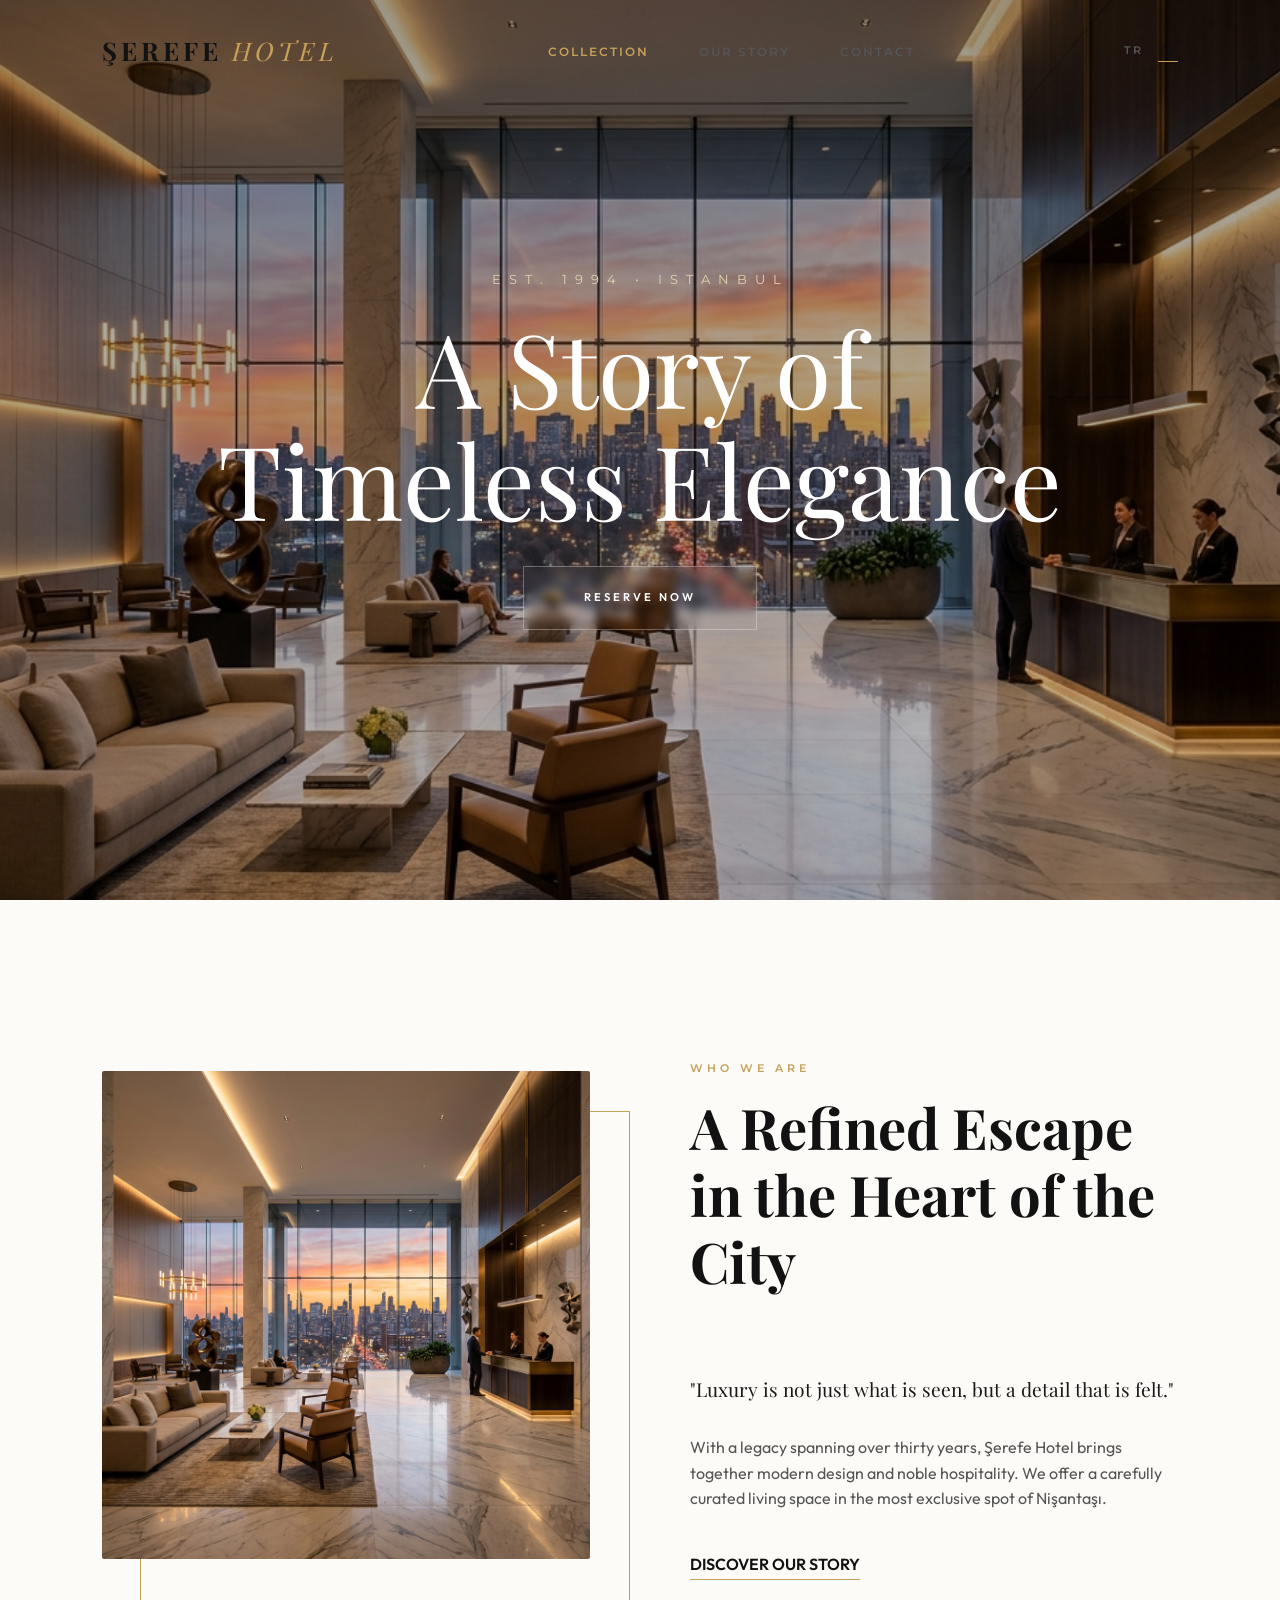
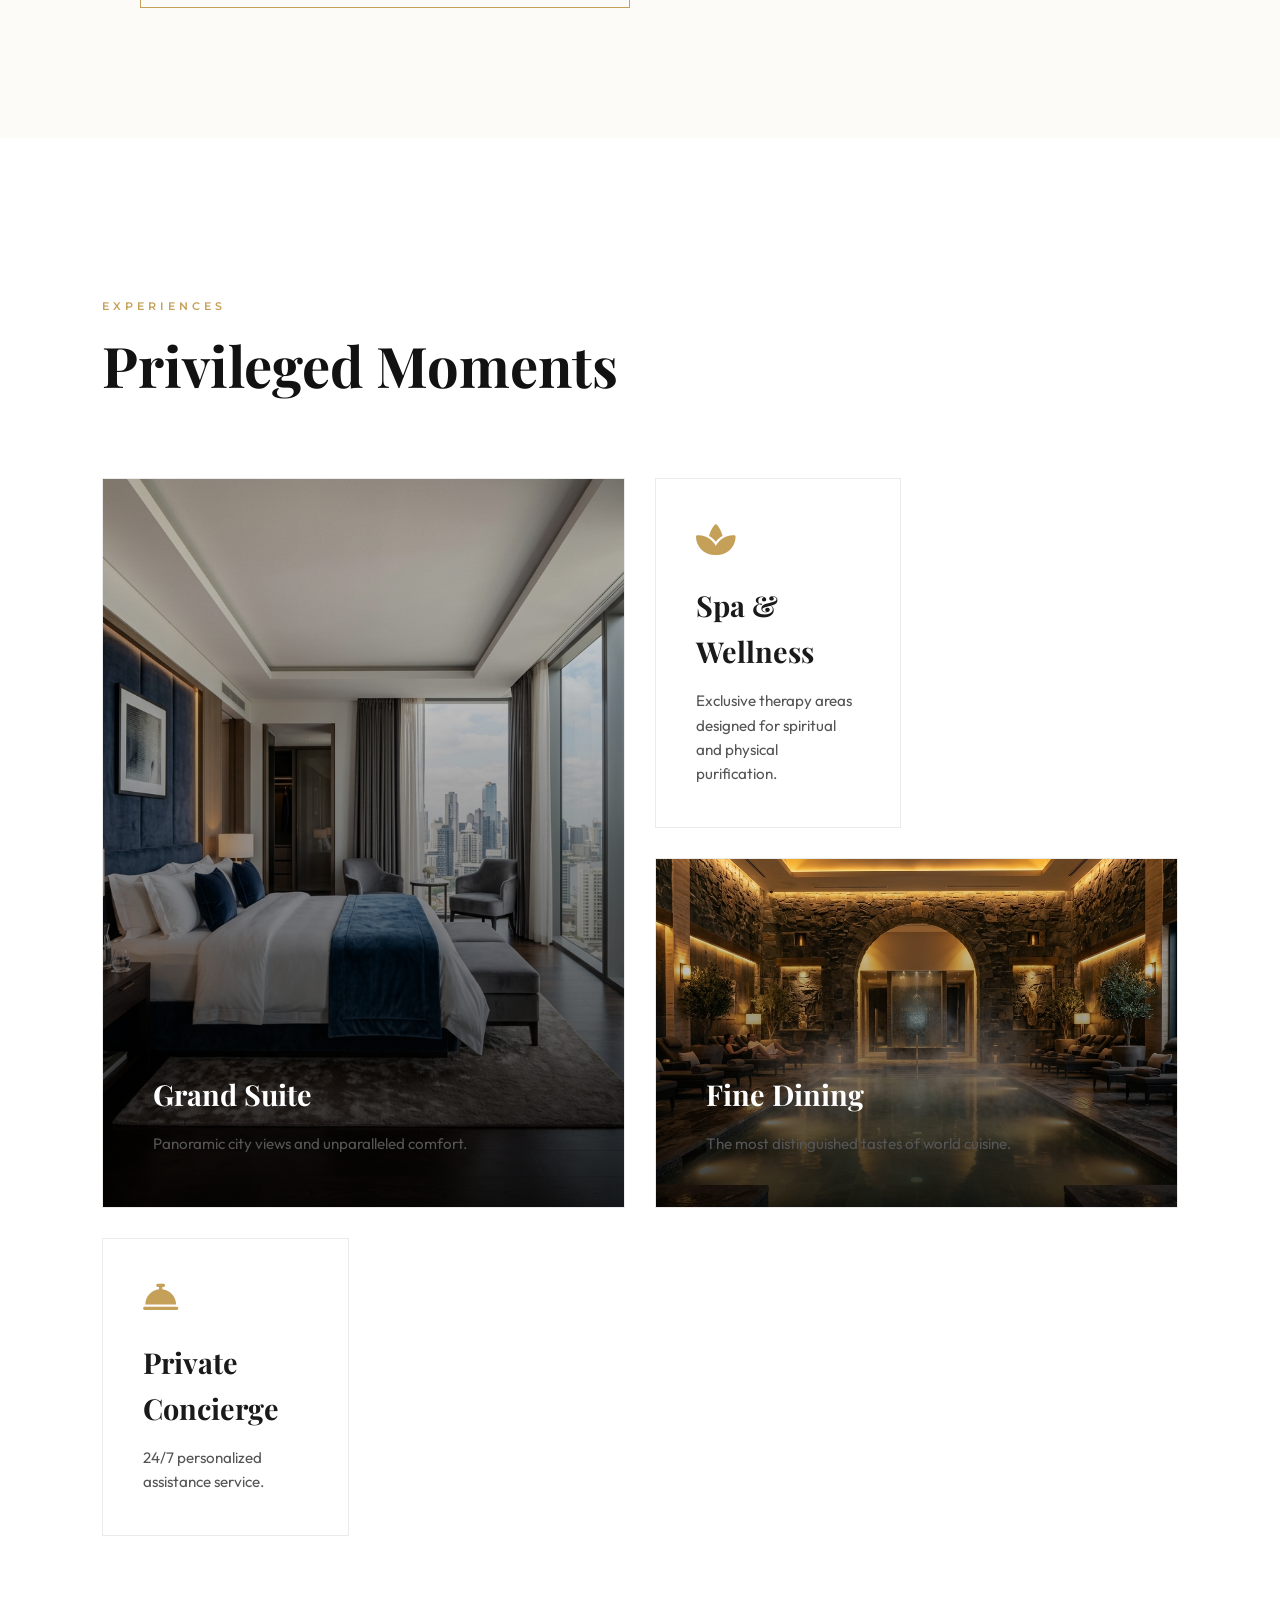
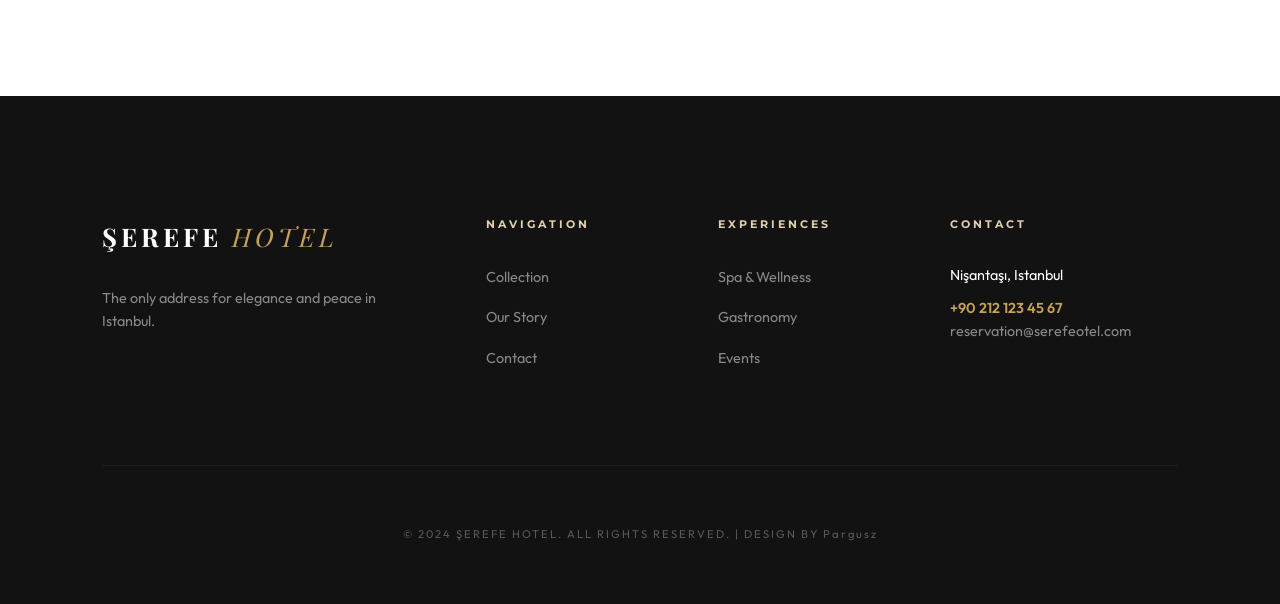
==== en/index.html @ 5b0abc9f "Final Modernization & Branding - DESIGN BY Pargusz" ====
<!DOCTYPE html>
<html lang="en">
<head>
    <meta charset="UTF-8">
    <meta name="viewport" content="width=device-width, initial-scale=1.0">
    <meta name="description" content="Şerefe Hotel - A timeless luxury experience in the heart of the city.">
    <title>Şerefe Hotel | Timeless Luxury</title>
    <!-- Fonts -->
    <link rel="stylesheet" href="../style.css">
    <!-- Icons -->
    <link rel="stylesheet" href="https://cdnjs.cloudflare.com/ajax/libs/font-awesome/6.4.0/css/all.min.css">
</head>
<body class="home-page">
    <!-- Loader -->
    <div id="loader">
        <div class="loader-logo">ŞEREFE <span>HOTEL</span></div>
        <div class="loader-bar"></div>
    </div>

    <!-- Header -->
    <header id="main-header">
        <div class="logo">ŞEREFE <span>HOTEL</span></div>
        <nav id="nav-menu">
            <ul>
                <li><a href="index.html" class="active">Collection</a></li>
                <li><a href="about.html">Our Story</a></li>
                <li><a href="contact.html">Contact</a></li>
            </ul>
        </nav>
        <div class="hamburger">
            <span></span>
            <span></span>
        </div>
        <div class="lang-switch">
            <button class="lang-btn" onclick="location.href='../index.html'">TR</button>
            <button class="lang-btn active" onclick="location.href='index.html'">EN</button>
        </div>
    </header>

    <!-- Hero Section -->
    <section class="hero">
        <div class="hero-bg"></div>
        <div class="hero-content">
            <span class="hero-subtitle">EST. 1994 • ISTANBUL</span>
            <h1>A Story of <br>Timeless Elegance</h1>
            <a href="contact.html" class="btn-luxury">Reserve Now</a>
        </div>
    </section>

    <!-- Editorial Intro -->
    <section>
        <div class="editorial-flex">
            <div class="editorial-img">
                <img src="../assets/hero.png" alt="Şerefe Hotel">
            </div>
            <div class="editorial-text">
                <div class="section-head">
                    <label>WHO WE ARE</label>
                    <h2>A Refined Escape in the Heart of the City</h2>
                </div>
                <p style="font-size: 1.2rem; color: var(--text-main); margin-bottom: 30px; font-family: var(--font-heading);">"Luxury is not just what is seen, but a detail that is felt."</p>
                <p style="color: var(--text-muted); margin-bottom: 40px;">With a legacy spanning over thirty years, Şerefe Hotel brings together modern design and noble hospitality. We offer a carefully curated living space in the most exclusive spot of Nişantaşı.</p>
                <a href="about.html" style="color: var(--dark); font-weight: 600; text-decoration: none; border-bottom: 1px solid var(--gold); padding-bottom: 5px;">DISCOVER OUR STORY</a>
            </div>
        </div>
    </section>

    <!-- Bento Services -->
    <section style="background-color: #fff;">
        <div class="section-head">
            <label>EXPERIENCES</label>
            <h2>Privileged Moments</h2>
        </div>
        <div class="bento-grid">
            <!-- Large Item -->
            <div class="bento-item large">
                <img src="../assets/room.png" alt="Suite">
                <div class="bento-overlay">
                    <h4>Grand Suite</h4>
                    <p>Panoramic city views and unparalleled comfort.</p>
                </div>
            </div>
            <!-- Standard Item -->
            <div class="bento-item">
                <i class="fas fa-spa"></i>
                <div class="bento-content">
                    <h4>Spa & Wellness</h4>
                    <p>Exclusive therapy areas designed for spiritual and physical purification.</p>
                </div>
            </div>
            <!-- Wide Item -->
            <div class="bento-item wide">
                <img src="../assets/spa.png" alt="Gastronomy">
                <div class="bento-overlay">
                    <h4>Fine Dining</h4>
                    <p>The most distinguished tastes of world cuisine.</p>
                </div>
            </div>
            <!-- Standard Item -->
            <div class="bento-item">
                <i class="fas fa-concierge-bell"></i>
                <div class="bento-content">
                    <h4>Private Concierge</h4>
                    <p>24/7 personalized assistance service.</p>
                </div>
            </div>
        </div>
    </section>

    <!-- Footer -->
    <footer>
        <div class="footer-grid">
            <div class="footer-col">
                <div class="logo" style="margin-bottom: 30px; color: #fff;">ŞEREFE <span>HOTEL</span></div>
                <p>The only address for elegance and peace in Istanbul.</p>
            </div>
            <div class="footer-col">
                <h5>Navigation</h5>
                <ul>
                    <li><a href="index.html">Collection</a></li>
                    <li><a href="about.html">Our Story</a></li>
                    <li><a href="contact.html">Contact</a></li>
                </ul>
            </div>
            <div class="footer-col">
                <h5>Experiences</h5>
                <ul>
                    <li><a href="#">Spa & Wellness</a></li>
                    <li><a href="#">Gastronomy</a></li>
                    <li><a href="#">Events</a></li>
                </ul>
            </div>
            <div class="footer-col">
                <h5>Contact</h5>
                <p style="color: #fff; margin-bottom: 10px;">Nişantaşı, Istanbul</p>
                <p style="color: var(--gold); font-weight: 600;">+90 212 123 45 67</p>
                <p>reservation@serefeotel.com</p>
            </div>
        </div>
        <div style="text-align: center; padding-top: 60px; font-size: 0.7rem; color: rgba(255,255,255,0.3); letter-spacing: 2px;">
            &copy; 2024 ŞEREFE HOTEL. ALL RIGHTS RESERVED. | DESIGN BY Pargusz
        </div>
    </footer>

    <script src="../script.js"></script>
</body>
</html>
---- style.css ----
@import url('https://fonts.googleapis.com/css2?family=Playfair+Display:ital,wght@0,400;0,700;1,400&family=Montserrat:wght@300;400;600&family=Outfit:wght@200;400;600&display=swap');

:root {
    --gold: #C5A059;
    --gold-dark: #A68045;
    --gold-soft: #E2D1B0;
    --dark: #121212;
    --ivory: #FCFBF7;
    --text-main: #1A1A1A;
    --text-muted: #555555;
    --border: rgba(0, 0, 0, 0.08);
    --transition: all 0.6s cubic-bezier(0.16, 1, 0.3, 1);
    --font-heading: 'Playfair Display', serif;
    --font-body: 'Outfit', sans-serif;
    --font-alt: 'Montserrat', sans-serif;
}

* {
    margin: 0;
    padding: 0;
    box-sizing: border-box;
    -webkit-font-smoothing: antialiased;
}

body {
    background-color: var(--ivory);
    color: var(--text-main);
    font-family: var(--font-body);
    line-height: 1.6;
    overflow-x: hidden;
}

/* --- Premium Header --- */
header {
    position: fixed;
    top: 0;
    left: 0;
    width: 100%;
    z-index: 2000;
    padding: 30px 8%;
    display: flex;
    justify-content: space-between;
    align-items: center;
    transition: var(--transition);
}

header.scrolled {
    padding: 15px 8%;
    background: rgba(252, 251, 247, 0.95);
    backdrop-filter: blur(20px);
    border-bottom: 1px solid var(--border);
    box-shadow: 0 10px 40px rgba(0,0,0,0.03);
}

.logo {
    font-family: var(--font-heading);
    font-size: 1.6rem;
    font-weight: 700;
    letter-spacing: 4px;
    text-transform: uppercase;
    color: var(--dark);
    display: flex;
    align-items: center;
    gap: 10px;
}

.logo span {
    color: var(--gold);
    font-style: italic;
    font-weight: 400;
}

nav ul {
    display: flex;
    gap: 50px;
    list-style: none;
}

nav ul li a {
    text-decoration: none;
    color: var(--text-muted);
    font-family: var(--font-alt);
    font-size: 0.75rem;
    font-weight: 600;
    text-transform: uppercase;
    letter-spacing: 2px;
    transition: var(--transition);
}

nav ul li a:hover, nav ul li a.active {
    color: var(--gold);
}

/* --- Hero Section (The Wow Factor) --- */
.hero {
    height: 100vh;
    background-color: var(--dark);
    position: relative;
    overflow: hidden;
    display: flex;
    align-items: center;
    justify-content: center;
    color: #fff;
}

.hero-bg {
    position: absolute;
    inset: 0;
    background: linear-gradient(rgba(0,0,0,0.4), rgba(0,0,0,0.2)), url('assets/hero.png') center/cover no-repeat;
    transform: scale(1.1);
    animation: slowZoom 20s linear infinite alternate;
}

@keyframes slowZoom {
    from { transform: scale(1); }
    to { transform: scale(1.15); }
}

.hero-content {
    position: relative;
    z-index: 10;
    text-align: center;
    max-width: 900px;
}

.hero-subtitle {
    font-family: var(--font-alt);
    font-size: 0.8rem;
    letter-spacing: 8px;
    text-transform: uppercase;
    margin-bottom: 20px;
    color: var(--gold-soft);
    display: block;
    animation: fadeInUp 1s ease forwards;
}

.hero h1 {
    font-family: var(--font-heading);
    font-size: clamp(3.5rem, 8vw, 7rem);
    line-height: 1.1;
    margin-bottom: 30px;
    font-weight: 400;
    opacity: 0;
    animation: fadeInUp 1s ease 0.3s forwards;
}

/* --- Premium Loader --- */
#loader {
    position: fixed;
    inset: 0;
    background: var(--ivory);
    z-index: 9999;
    display: flex;
    flex-direction: column;
    align-items: center;
    justify-content: center;
    transition: opacity 0.8s cubic-bezier(0.16, 1, 0.3, 1);
}

.loader-logo {
    font-family: var(--font-heading);
    font-size: 2rem;
    letter-spacing: 6px;
    color: var(--dark);
    margin-bottom: 20px;
    opacity: 0;
    transform: translateY(20px);
    animation: loaderReveal 1s ease forwards;
}

.loader-logo span { color: var(--gold); font-style: italic; }

.loader-bar {
    width: 0;
    height: 1px;
    background: var(--gold);
    animation: loaderBar 2s ease forwards;
}

@keyframes loaderReveal {
    to { opacity: 1; transform: translateY(0); }
}

@keyframes loaderBar {
    to { width: 150px; }
}

/* --- Refined Lang Switch --- */
.lang-switch {
    display: flex;
    align-items: center;
    gap: 15px;
}

.lang-btn {
    background: transparent;
    border: none;
    font-family: var(--font-alt);
    font-size: 0.7rem;
    font-weight: 600;
    letter-spacing: 2px;
    color: var(--text-muted);
    cursor: pointer;
    padding: 5px 0;
    position: relative;
    transition: var(--transition);
}

.lang-btn::after {
    content: '';
    position: absolute;
    bottom: 0;
    left: 0;
    width: 0;
    height: 1px;
    background: var(--gold);
    transition: var(--transition);
}

.lang-btn.active {
    color: var(--dark);
}

.lang-btn.active::after {
    width: 100%;
}

.lang-btn:hover {
    color: var(--gold);
}

.btn-luxury {
    padding: 22px 60px;
    border: 1px solid rgba(255,255,255,0.3);
    background: transparent;
    color: #fff;
    text-decoration: none;
    text-transform: uppercase;
    letter-spacing: 3px;
    font-size: 0.7rem;
    font-weight: 600;
    transition: var(--transition);
    display: inline-block;
    backdrop-filter: blur(5px);
}

.btn-luxury:hover {
    background: #fff;
    color: var(--dark);
    border-color: #fff;
    transform: translateY(-5px);
}

/* --- Section Stylings --- */
section {
    padding: 160px 8%;
}

.section-head {
    max-width: 700px;
    margin-bottom: 80px;
}

.section-head label {
    color: var(--gold);
    font-family: var(--font-alt);
    font-size: 0.7rem;
    font-weight: 600;
    letter-spacing: 4px;
    text-transform: uppercase;
    margin-bottom: 15px;
    display: block;
}

.section-head h2 {
    font-family: var(--font-heading);
    font-size: 3.5rem;
    color: var(--dark);
    line-height: 1.2;
}

/* --- Bento Grid (Modern Look) --- */
.bento-grid {
    display: grid;
    grid-template-columns: repeat(4, 1fr);
    grid-template-rows: repeat(2, 350px);
    gap: 30px;
}

.bento-item {
    position: relative;
    overflow: hidden;
    background: #fff;
    border: 1px solid var(--border);
    padding: 40px;
    display: flex;
    flex-direction: column;
    justify-content: flex-end;
    transition: var(--transition);
}

.bento-item.large { grid-column: span 2; grid-row: span 2; padding: 0; }
.bento-item.wide { grid-column: span 2; }

@media (max-width: 991px) {
    .bento-grid {
        grid-template-columns: 1fr;
        grid-template-rows: auto;
        gap: 20px;
    }
    
    .bento-item, .bento-item.large, .bento-item.wide {
        grid-column: span 1;
        grid-row: span 1;
        min-height: 350px; /* Fixed height for consistent look on mobile */
        padding: 30px;
    }

    .bento-item.large {
        min-height: 450px;
    }

    .bento-item h4 {
        font-size: 1.6rem;
        margin-bottom: 10px;
    }
    
    .bento-item p {
        font-size: 0.9rem;
    }
}

.bento-item img {
    position: absolute;
    inset: 0;
    width: 100%;
    height: 100%;
    object-fit: cover;
    transition: var(--transition);
}

.bento-item:hover img { transform: scale(1.05); }

.bento-content {
    position: relative;
    z-index: 5;
}

.bento-item i {
    font-size: 2.2rem;
    color: var(--gold);
    margin-bottom: 25px;
    display: block;
}

.bento-item h4 {
    font-family: var(--font-heading);
    font-size: 1.8rem;
    margin-bottom: 15px;
}

.bento-item p {
    color: var(--text-muted);
    font-size: 0.95rem;
}

.bento-overlay {
    position: absolute;
    inset: 0;
    background: linear-gradient(to top, rgba(0,0,0,0.8), transparent);
    padding: 50px;
    display: flex;
    flex-direction: column;
    justify-content: flex-end;
    color: #fff;
}

/* --- Showcase --- */
.editorial-flex {
    display: flex;
    gap: 100px;
    align-items: center;
}

.editorial-img {
    flex: 1;
    position: relative;
}

.editorial-img img {
    width: 100%;
    border-radius: 2px;
}

.editorial-img::after {
    content: '';
    position: absolute;
    top: 40px;
    right: -40px;
    width: 100%;
    height: 100%;
    border: 1px solid var(--gold);
    z-index: -1;
}

.editorial-text {
    flex: 1;
}

/* --- Mobile Menu --- */
.hamburger {
    display: none;
    cursor: pointer;
    flex-direction: column;
    gap: 8px;
    z-index: 2001;
}

.hamburger span {
    width: 32px;
    height: 1.5px;
    background: var(--dark);
    transition: var(--transition);
}

@media (max-width: 991px) {
    header { padding: 20px 5%; }
    header.scrolled { padding: 12px 5%; }
    .logo { font-size: 1.2rem; letter-spacing: 2px; }
    
    .hamburger { display: flex; }
    
    nav {
        position: fixed;
        top: 0;
        right: -100%;
        width: 100%;
        height: 100vh;
        background: var(--ivory);
        z-index: 2000;
        display: flex;
        align-items: center;
        justify-content: center;
        transition: var(--transition);
    }
    
    nav.active { right: 0; }
    
    nav ul {
        flex-direction: column;
        text-align: center;
        gap: 40px;
    }
    
    nav ul li a { font-size: 1.5rem; color: var(--dark); }
}

/* --- Animations --- */
@keyframes fadeInUp {
    from { opacity: 0; transform: translateY(30px); }
    to { opacity: 1; transform: translateY(0); }
}

/* Subpage Tweaks */
.subpage .hero { height: 60vh; }
.subpage .hero-bg { background-image: linear-gradient(rgba(0,0,0,0.6), rgba(0,0,0,0.4)), url('../assets/hero.png'); }

footer {
    background: var(--dark);
    color: #fff;
    padding: 120px 8% 60px;
}

.footer-grid {
    display: grid;
    grid-template-columns: 2fr 1fr 1fr 1.5fr;
    gap: 80px;
    border-bottom: 1px solid rgba(255,255,255,0.05);
    padding-bottom: 80px;
}

.footer-col h5 {
    font-family: var(--font-alt);
    font-size: 0.7rem;
    letter-spacing: 3px;
    text-transform: uppercase;
    color: var(--gold-soft);
    margin-bottom: 30px;
}

.footer-col p, .footer-col ul li a {
    color: rgba(255,255,255,0.5);
    text-decoration: none;
    font-size: 0.9rem;
    transition: var(--transition);
}

.footer-col ul { list-style: none; }
.footer-col ul li { margin-bottom: 15px; }

.footer-col ul li a:hover { color: var(--gold); }
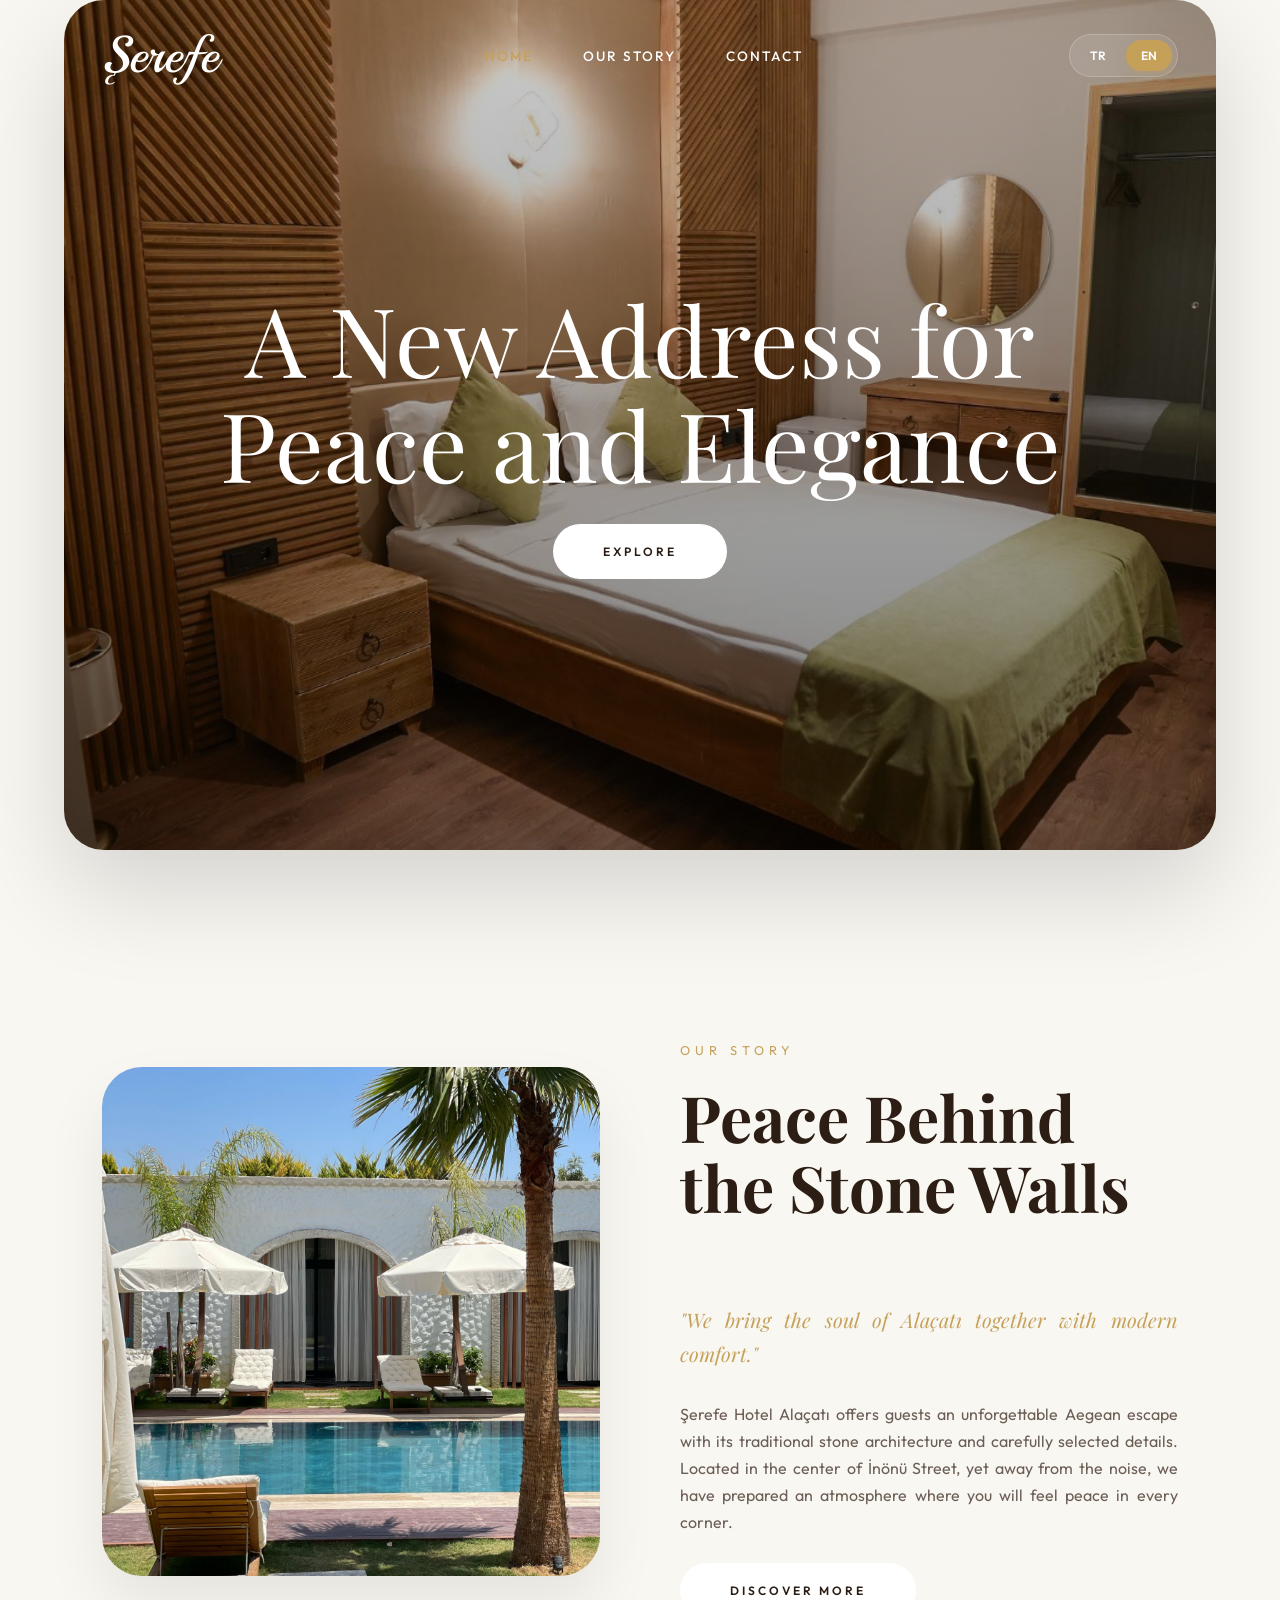
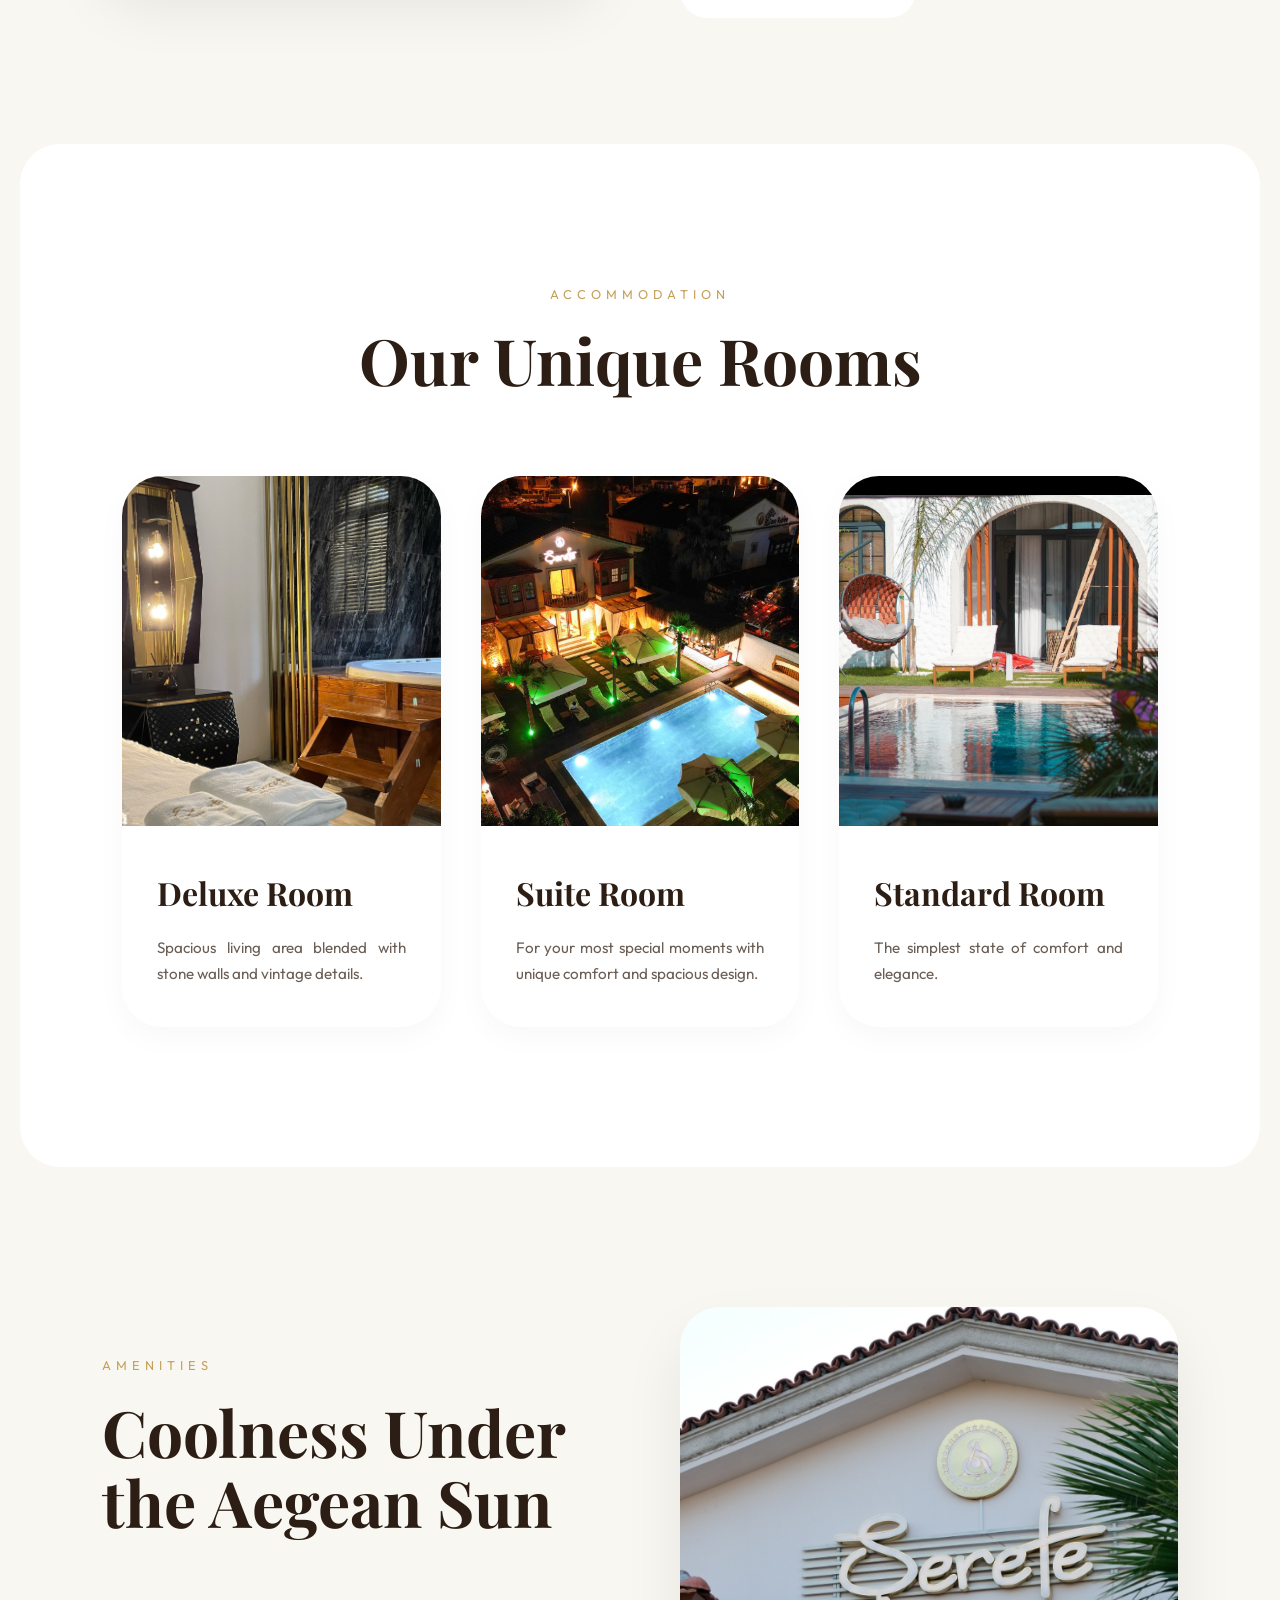
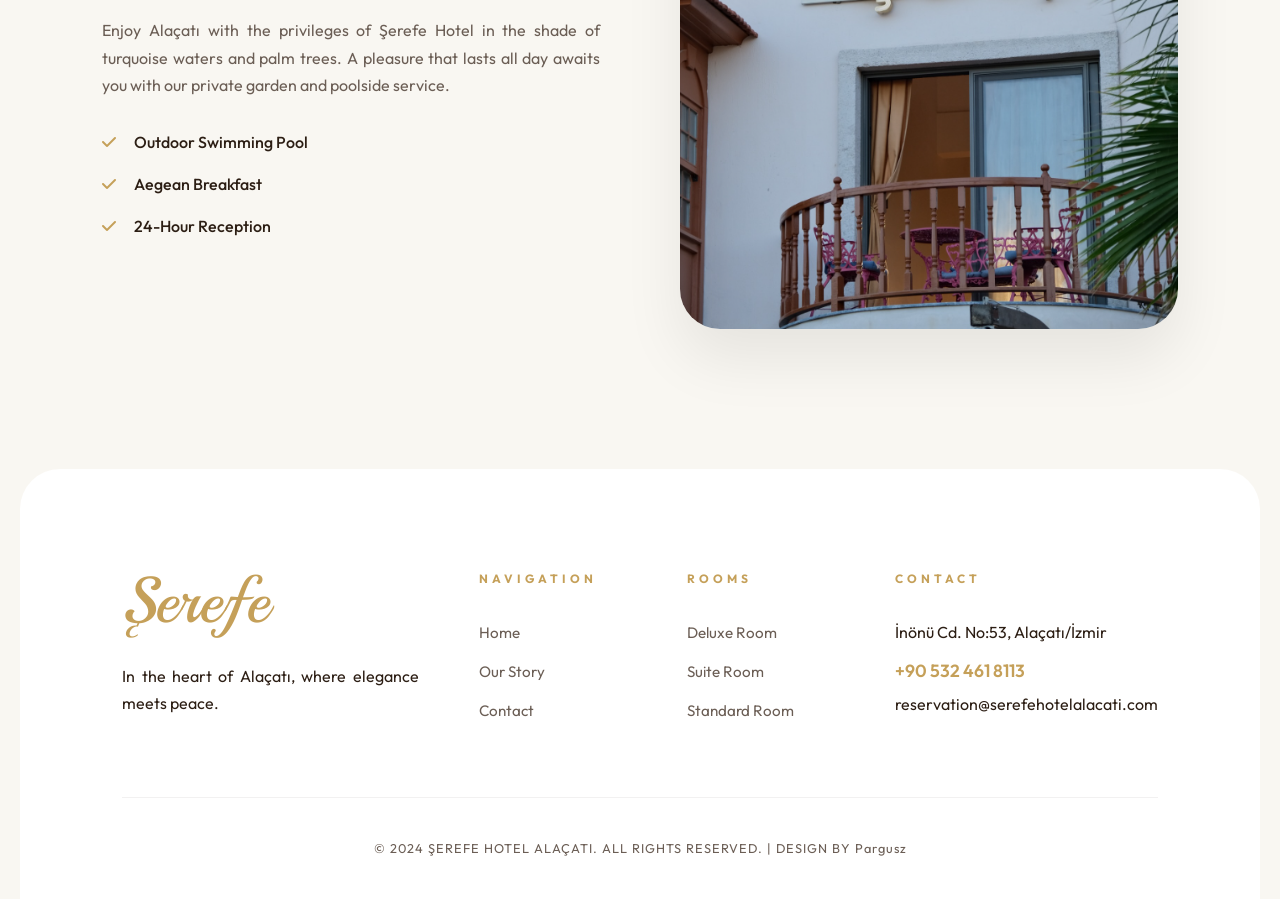
==== commit d8f31c95: "feat: Add Web3Forms, fix mobile menu, update contacts" ====
--- a/en/index.html
+++ b/en/index.html
@@ -1,33 +1,35 @@
 <!DOCTYPE html>
 <html lang="en">
+
 <head>
     <meta charset="UTF-8">
     <meta name="viewport" content="width=device-width, initial-scale=1.0">
-    <meta name="description" content="Şerefe Hotel - A timeless luxury experience in the heart of the city.">
-    <title>Şerefe Hotel | Timeless Luxury</title>
+    <meta name="description" content="Şerefe Hotel Alaçatı - A peaceful and luxurious stay in the heart of Alaçatı.">
+    <title>Şerefe Hotel Alaçatı | Boutique Luxury</title>
     <!-- Fonts -->
     <link rel="stylesheet" href="../style.css">
     <!-- Icons -->
     <link rel="stylesheet" href="https://cdnjs.cloudflare.com/ajax/libs/font-awesome/6.4.0/css/all.min.css">
 </head>
-<body class="home-page">
+
+<body>
     <!-- Loader -->
     <div id="loader">
-        <div class="loader-logo">ŞEREFE <span>HOTEL</span></div>
-        <div class="loader-bar"></div>
+        <div class="loader-logo">Şerefe</div>
     </div>
 
     <!-- Header -->
     <header id="main-header">
-        <div class="logo">ŞEREFE <span>HOTEL</span></div>
+        <a href="index.html" class="logo">Şerefe</a>
         <nav id="nav-menu">
             <ul>
-                <li><a href="index.html" class="active">Collection</a></li>
+                <li><a href="index.html" class="active">Home</a></li>
                 <li><a href="about.html">Our Story</a></li>
                 <li><a href="contact.html">Contact</a></li>
             </ul>
         </nav>
         <div class="hamburger">
+            <span></span>
             <span></span>
             <span></span>
         </div>
@@ -38,71 +40,87 @@
     </header>
 
     <!-- Hero Section -->
-    <section class="hero">
-        <div class="hero-bg"></div>
-        <div class="hero-content">
-            <span class="hero-subtitle">EST. 1994 • ISTANBUL</span>
-            <h1>A Story of <br>Timeless Elegance</h1>
-            <a href="contact.html" class="btn-luxury">Reserve Now</a>
+    <section class="hero reveal">
+        <div class="hero-inner">
+            <div class="hero-bg" style="background-image: url('../assets/image.png');"></div>
+            <div class="hero-overlay"></div>
+            <div class="hero-content">
+                <h1>A New Address for <br>Peace and Elegance</h1>
+                <a href="contact.html" class="btn-luxury">Explore</a>
+            </div>
         </div>
     </section>
 
     <!-- Editorial Intro -->
-    <section>
-        <div class="editorial-flex">
-            <div class="editorial-img">
-                <img src="../assets/hero.png" alt="Şerefe Hotel">
+    <section class="reveal">
+        <div class="flex-layout">
+            <div class="flex-img">
+                <img src="../assets/image2.png" alt="Şerefe Hotel Alaçatı">
             </div>
-            <div class="editorial-text">
+            <div class="flex-text">
                 <div class="section-head">
-                    <label>WHO WE ARE</label>
-                    <h2>A Refined Escape in the Heart of the City</h2>
+                    <label style="color: var(--gold); letter-spacing: 5px; text-transform: uppercase; font-size: 0.8rem; display: block; margin-bottom: 20px;">OUR STORY</label>
+                    <h2>Peace Behind the Stone Walls</h2>
                 </div>
-                <p style="font-size: 1.2rem; color: var(--text-main); margin-bottom: 30px; font-family: var(--font-heading);">"Luxury is not just what is seen, but a detail that is felt."</p>
-                <p style="color: var(--text-muted); margin-bottom: 40px;">With a legacy spanning over thirty years, Şerefe Hotel brings together modern design and noble hospitality. We offer a carefully curated living space in the most exclusive spot of Nişantaşı.</p>
-                <a href="about.html" style="color: var(--dark); font-weight: 600; text-decoration: none; border-bottom: 1px solid var(--gold); padding-bottom: 5px;">DISCOVER OUR STORY</a>
+                <p style="font-size: 1.25rem; color: var(--gold); margin-bottom: 30px; font-family: var(--font-heading); font-style: italic;">
+                    "We bring the soul of Alaçatı together with modern comfort."</p>
+                <p style="color: var(--text-muted); margin-bottom: 40px;">Şerefe Hotel Alaçatı offers guests an unforgettable Aegean escape with its traditional stone architecture and carefully selected details. Located in the center of İnönü Street, yet away from the noise, we have prepared an atmosphere where you will feel peace in every corner.</p>
+                <a href="about.html" class="btn-luxury">DISCOVER MORE</a>
             </div>
         </div>
     </section>
 
-    <!-- Bento Services -->
-    <section style="background-color: #fff;">
-        <div class="section-head">
-            <label>EXPERIENCES</label>
-            <h2>Privileged Moments</h2>
+    <!-- Experiences/Rooms Grid -->
+    <section style="background-color: var(--white); border-radius: var(--radius); margin: 0 20px;" class="reveal">
+        <div class="section-head" style="text-align: center;">
+            <label style="color: var(--gold); letter-spacing: 5px; text-transform: uppercase; font-size: 0.8rem; display: block; margin-bottom: 20px;">ACCOMMODATION</label>
+            <h2>Our Unique Rooms</h2>
         </div>
-        <div class="bento-grid">
-            <!-- Large Item -->
-            <div class="bento-item large">
-                <img src="../assets/room.png" alt="Suite">
-                <div class="bento-overlay">
-                    <h4>Grand Suite</h4>
-                    <p>Panoramic city views and unparalleled comfort.</p>
+        <div class="experiences-grid">
+            <!-- Deluxe Room -->
+            <div class="card">
+                <div class="card-img">
+                    <img src="../assets/image3.png" alt="Deluxe Room">
                 </div>
+                <h4 style="padding-top: 10px;">Deluxe Room</h4>
+                <p>Spacious living area blended with stone walls and vintage details.</p>
             </div>
-            <!-- Standard Item -->
-            <div class="bento-item">
-                <i class="fas fa-spa"></i>
-                <div class="bento-content">
-                    <h4>Spa & Wellness</h4>
-                    <p>Exclusive therapy areas designed for spiritual and physical purification.</p>
+            <!-- Suite Room -->
+            <div class="card">
+                <div class="card-img">
+                    <img src="../assets/image4.png" alt="Suite Room">
                 </div>
+                <h4 style="padding-top: 10px;">Suite Room</h4>
+                <p>For your most special moments with unique comfort and spacious design.</p>
             </div>
-            <!-- Wide Item -->
-            <div class="bento-item wide">
-                <img src="../assets/spa.png" alt="Gastronomy">
-                <div class="bento-overlay">
-                    <h4>Fine Dining</h4>
-                    <p>The most distinguished tastes of world cuisine.</p>
+            <!-- Standard Room -->
+            <div class="card">
+                <div class="card-img">
+                    <img src="../assets/image5.png" alt="Standard Room">
                 </div>
+                <h4 style="padding-top: 10px;">Standard Room</h4>
+                <p>The simplest state of comfort and elegance.</p>
             </div>
-            <!-- Standard Item -->
-            <div class="bento-item">
-                <i class="fas fa-concierge-bell"></i>
-                <div class="bento-content">
-                    <h4>Private Concierge</h4>
-                    <p>24/7 personalized assistance service.</p>
+        </div>
+    </section>
+
+    <!-- Amenities / Pool Section -->
+    <section class="reveal">
+        <div class="flex-layout" style="flex-direction: row-reverse;">
+            <div class="flex-img">
+                <img src="../assets/image6.png" alt="Pool Area">
+            </div>
+            <div class="flex-text">
+                <div class="section-head">
+                    <label style="color: var(--gold); letter-spacing: 5px; text-transform: uppercase; font-size: 0.8rem; display: block; margin-bottom: 20px;">AMENITIES</label>
+                    <h2>Coolness Under the Aegean Sun</h2>
                 </div>
+                <p style="color: var(--text-muted); margin-bottom: 30px;">Enjoy Alaçatı with the privileges of Şerefe Hotel in the shade of turquoise waters and palm trees. A pleasure that lasts all day awaits you with our private garden and poolside service.</p>
+                <ul style="list-style: none; margin-bottom: 40px; color: var(--text-main); font-weight: 500;">
+                    <li style="margin-bottom: 15px;"><i class="fas fa-check" style="color: var(--gold); margin-right: 15px;"></i> Outdoor Swimming Pool</li>
+                    <li style="margin-bottom: 15px;"><i class="fas fa-check" style="color: var(--gold); margin-right: 15px;"></i> Aegean Breakfast</li>
+                    <li style="margin-bottom: 15px;"><i class="fas fa-check" style="color: var(--gold); margin-right: 15px;"></i> 24-Hour Reception</li>
+                </ul>
             </div>
         </div>
     </section>
@@ -111,37 +129,38 @@
     <footer>
         <div class="footer-grid">
             <div class="footer-col">
-                <div class="logo" style="margin-bottom: 30px; color: #fff;">ŞEREFE <span>HOTEL</span></div>
-                <p>The only address for elegance and peace in Istanbul.</p>
+                <a href="index.html" class="logo" style="margin-bottom: 30px;">Şerefe</a>
+                <p>In the heart of Alaçatı, where elegance meets peace.</p>
             </div>
             <div class="footer-col">
                 <h5>Navigation</h5>
                 <ul>
-                    <li><a href="index.html">Collection</a></li>
+                    <li><a href="index.html">Home</a></li>
                     <li><a href="about.html">Our Story</a></li>
                     <li><a href="contact.html">Contact</a></li>
                 </ul>
             </div>
             <div class="footer-col">
-                <h5>Experiences</h5>
+                <h5>Rooms</h5>
                 <ul>
-                    <li><a href="#">Spa & Wellness</a></li>
-                    <li><a href="#">Gastronomy</a></li>
-                    <li><a href="#">Events</a></li>
+                    <li><a href="#">Deluxe Room</a></li>
+                    <li><a href="#">Suite Room</a></li>
+                    <li><a href="#">Standard Room</a></li>
                 </ul>
             </div>
             <div class="footer-col">
                 <h5>Contact</h5>
-                <p style="color: #fff; margin-bottom: 10px;">Nişantaşı, Istanbul</p>
-                <p style="color: var(--gold); font-weight: 600;">+90 212 123 45 67</p>
-                <p>reservation@serefeotel.com</p>
+                <p style="margin-bottom: 10px; color: var(--text-main);">İnönü Cd. No:53, Alaçatı/İzmir</p>
+                <p style="color: var(--gold); font-weight: 600; font-size: 1.1rem; margin-bottom: 5px;">+90 532 461 8113</p>
+                <p>reservation@serefehotelalacati.com</p>
             </div>
         </div>
-        <div style="text-align: center; padding-top: 60px; font-size: 0.7rem; color: rgba(255,255,255,0.3); letter-spacing: 2px;">
-            &copy; 2024 ŞEREFE HOTEL. ALL RIGHTS RESERVED. | DESIGN BY Pargusz
+        <div class="copyright">
+            &copy; 2024 ŞEREFE HOTEL ALAÇATI. ALL RIGHTS RESERVED. | DESIGN BY Pargusz
         </div>
     </footer>
 
     <script src="../script.js"></script>
 </body>
+
 </html>
--- a/style.css
+++ b/style.css
@@ -1,18 +1,26 @@
-@import url('https://fonts.googleapis.com/css2?family=Playfair+Display:ital,wght@0,400;0,700;1,400&family=Montserrat:wght@300;400;600&family=Outfit:wght@200;400;600&display=swap');
+@import url('https://fonts.googleapis.com/css2?family=Playball&family=Playfair+Display:ital,wght@0,400;0,700;1,400&family=Outfit:wght@200;300;400;600&display=swap');
 
 :root {
+    /* --- Modern Alaçatı Palette --- */
     --gold: #C5A059;
-    --gold-dark: #A68045;
-    --gold-soft: #E2D1B0;
-    --dark: #121212;
-    --ivory: #FCFBF7;
-    --text-main: #1A1A1A;
-    --text-muted: #555555;
-    --border: rgba(0, 0, 0, 0.08);
+    --gold-soft: #D4B982;
+    --stone-light: #F9F7F2;
+    --stone-deep: #E2DED0;
+    --white: #FFFFFF;
+    --text-main: #2C1E14;
+    --text-muted: #6B5E55;
+    --sky-blue: #A8D1E7;
+    --border: rgba(44, 30, 20, 0.06);
     --transition: all 0.6s cubic-bezier(0.16, 1, 0.3, 1);
+    
+    /* --- New Soft Radius --- */
+    --radius: 40px;
+    --radius-sm: 20px;
+    
+    /* --- Typography --- */
+    --font-logo: 'Playball', cursive;
     --font-heading: 'Playfair Display', serif;
     --font-body: 'Outfit', sans-serif;
-    --font-alt: 'Montserrat', sans-serif;
 }
 
 * {
@@ -23,11 +31,27 @@
 }
 
 body {
-    background-color: var(--ivory);
+    background-color: var(--stone-light);
     color: var(--text-main);
     font-family: var(--font-body);
-    line-height: 1.6;
+    line-height: 1.7;
     overflow-x: hidden;
+}
+
+p {
+    text-align: justify;
+}
+
+/* --- Smooth Scroll Reveal --- */
+.reveal {
+    opacity: 0;
+    transform: translateY(30px);
+    transition: all 1s cubic-bezier(0.16, 1, 0.3, 1);
+}
+
+.reveal.active {
+    opacity: 1;
+    transform: translateY(0);
 }
 
 /* --- Premium Header --- */
@@ -46,30 +70,38 @@
 
 header.scrolled {
     padding: 15px 8%;
-    background: rgba(252, 251, 247, 0.95);
+    background: rgba(249, 247, 242, 0.85);
     backdrop-filter: blur(20px);
     border-bottom: 1px solid var(--border);
     box-shadow: 0 10px 40px rgba(0,0,0,0.03);
 }
 
+header.menu-open {
+    backdrop-filter: none !important;
+    background: transparent !important;
+    box-shadow: none !important;
+    border-bottom: transparent !important;
+}
+
+/* --- New Script Logo: "Şerefe" from image --- */
 .logo {
-    font-family: var(--font-heading);
-    font-size: 1.6rem;
-    font-weight: 700;
-    letter-spacing: 4px;
-    text-transform: uppercase;
-    color: var(--dark);
-    display: flex;
-    align-items: center;
-    gap: 10px;
-}
-
-.logo span {
-    color: var(--gold);
-    font-style: italic;
-    font-weight: 400;
-}
-
+    text-decoration: none;
+    font-family: var(--font-logo);
+    font-size: 3.2rem;
+    color: #ffffff; /* Completely white fill */
+    text-shadow: 0 4px 15px rgba(0, 0, 0, 0.5); /* Soft black shadow for contrast */
+    line-height: 1;
+    transition: var(--transition);
+    display: flex;
+    flex-direction: column;
+    align-items: center;
+}
+
+.logo:hover {
+    transform: scale(1.05) rotate(-2deg);
+}
+
+/* --- Navigation --- */
 nav ul {
     display: flex;
     gap: 50px;
@@ -78,424 +110,434 @@
 
 nav ul li a {
     text-decoration: none;
-    color: var(--text-muted);
-    font-family: var(--font-alt);
+    color: #ffffff; /* White over hero image */
+    font-size: 0.85rem;
+    font-weight: 500;
+    text-transform: uppercase;
+    letter-spacing: 2px;
+    transition: var(--transition);
+}
+
+header.scrolled nav ul li a {
+    color: var(--text-main);
+}
+
+nav ul li a:hover, nav ul li a.active {
+    color: var(--gold);
+}
+
+header.scrolled nav ul li a:hover, header.scrolled nav ul li a.active {
+    color: var(--gold);
+}
+
+/* --- Language Switcher --- */
+.lang-switch {
+    display: flex;
+    align-items: center;
+    gap: 5px;
+    background: rgba(255, 255, 255, 0.1);
+    backdrop-filter: blur(10px);
+    padding: 5px;
+    border-radius: 30px;
+    border: 1px solid rgba(255,255,255,0.2);
+    transition: var(--transition);
+}
+
+header.scrolled .lang-switch {
+    background: var(--stone-deep);
+    border-color: transparent;
+}
+
+.lang-btn {
+    background: transparent;
+    border: none;
+    color: #ffffff;
+    font-family: var(--font-body);
     font-size: 0.75rem;
     font-weight: 600;
-    text-transform: uppercase;
-    letter-spacing: 2px;
-    transition: var(--transition);
-}
-
-nav ul li a:hover, nav ul li a.active {
-    color: var(--gold);
-}
-
-/* --- Hero Section (The Wow Factor) --- */
+    padding: 8px 15px;
+    border-radius: 20px;
+    cursor: pointer;
+    transition: var(--transition);
+}
+
+header.scrolled .lang-btn {
+    color: var(--text-muted);
+}
+
+.lang-btn.active {
+    background: var(--gold);
+    color: #ffffff !important;
+    box-shadow: 0 4px 10px rgba(197, 160, 89, 0.3);
+}
+
+.lang-btn:hover:not(.active) {
+    color: var(--gold-soft);
+}
+
+/* --- Hero Section --- */
 .hero {
+    padding: 0 5% 50px 5%;
     height: 100vh;
-    background-color: var(--dark);
+    display: flex;
+    align-items: center;
+    justify-content: center;
+}
+
+.hero-inner {
+    width: 100%;
+    height: 100%;
     position: relative;
+    border-radius: var(--radius);
     overflow: hidden;
     display: flex;
     align-items: center;
     justify-content: center;
-    color: #fff;
+    box-shadow: 0 40px 100px rgba(0,0,0,0.15);
 }
 
 .hero-bg {
     position: absolute;
     inset: 0;
-    background: linear-gradient(rgba(0,0,0,0.4), rgba(0,0,0,0.2)), url('assets/hero.png') center/cover no-repeat;
-    transform: scale(1.1);
-    animation: slowZoom 20s linear infinite alternate;
+    background-size: cover;
+    background-position: center;
+    animation: slowZoom 30s linear infinite alternate;
 }
 
 @keyframes slowZoom {
     from { transform: scale(1); }
     to { transform: scale(1.15); }
+}
+
+.hero-overlay {
+    position: absolute;
+    inset: 0;
+    background: linear-gradient(to bottom, rgba(0,0,0,0.2), rgba(0,0,0,0.5));
 }
 
 .hero-content {
     position: relative;
     z-index: 10;
     text-align: center;
+    color: #fff;
     max-width: 900px;
-}
-
-.hero-subtitle {
-    font-family: var(--font-alt);
-    font-size: 0.8rem;
-    letter-spacing: 8px;
-    text-transform: uppercase;
-    margin-bottom: 20px;
-    color: var(--gold-soft);
-    display: block;
-    animation: fadeInUp 1s ease forwards;
 }
 
 .hero h1 {
     font-family: var(--font-heading);
-    font-size: clamp(3.5rem, 8vw, 7rem);
+    font-size: clamp(3rem, 9vw, 6rem);
     line-height: 1.1;
-    margin-bottom: 30px;
+    margin-bottom: 40px;
     font-weight: 400;
-    opacity: 0;
-    animation: fadeInUp 1s ease 0.3s forwards;
-}
-
-/* --- Premium Loader --- */
-#loader {
-    position: fixed;
-    inset: 0;
-    background: var(--ivory);
-    z-index: 9999;
-    display: flex;
-    flex-direction: column;
-    align-items: center;
-    justify-content: center;
-    transition: opacity 0.8s cubic-bezier(0.16, 1, 0.3, 1);
-}
-
-.loader-logo {
-    font-family: var(--font-heading);
-    font-size: 2rem;
-    letter-spacing: 6px;
-    color: var(--dark);
-    margin-bottom: 20px;
-    opacity: 0;
-    transform: translateY(20px);
-    animation: loaderReveal 1s ease forwards;
-}
-
-.loader-logo span { color: var(--gold); font-style: italic; }
-
-.loader-bar {
-    width: 0;
-    height: 1px;
-    background: var(--gold);
-    animation: loaderBar 2s ease forwards;
-}
-
-@keyframes loaderReveal {
-    to { opacity: 1; transform: translateY(0); }
-}
-
-@keyframes loaderBar {
-    to { width: 150px; }
-}
-
-/* --- Refined Lang Switch --- */
-.lang-switch {
-    display: flex;
-    align-items: center;
-    gap: 15px;
-}
-
-.lang-btn {
-    background: transparent;
-    border: none;
-    font-family: var(--font-alt);
-    font-size: 0.7rem;
-    font-weight: 600;
-    letter-spacing: 2px;
-    color: var(--text-muted);
-    cursor: pointer;
-    padding: 5px 0;
-    position: relative;
-    transition: var(--transition);
-}
-
-.lang-btn::after {
-    content: '';
-    position: absolute;
-    bottom: 0;
-    left: 0;
-    width: 0;
-    height: 1px;
-    background: var(--gold);
-    transition: var(--transition);
-}
-
-.lang-btn.active {
-    color: var(--dark);
-}
-
-.lang-btn.active::after {
-    width: 100%;
-}
-
-.lang-btn:hover {
-    color: var(--gold);
-}
-
+}
+
+/* --- Soft Buttons --- */
 .btn-luxury {
-    padding: 22px 60px;
-    border: 1px solid rgba(255,255,255,0.3);
-    background: transparent;
-    color: #fff;
+    padding: 20px 50px;
+    background: var(--white);
+    color: var(--text-main);
     text-decoration: none;
     text-transform: uppercase;
     letter-spacing: 3px;
-    font-size: 0.7rem;
+    font-size: 0.75rem;
     font-weight: 600;
     transition: var(--transition);
-    display: inline-block;
-    backdrop-filter: blur(5px);
+    border-radius: var(--radius); /* Rounded as requested */
 }
 
 .btn-luxury:hover {
-    background: #fff;
-    color: var(--dark);
-    border-color: #fff;
-    transform: translateY(-5px);
-}
-
-/* --- Section Stylings --- */
+    background: var(--gold);
+    color: var(--white);
+    transform: translateY(-8px);
+    box-shadow: 0 20px 40px rgba(197, 160, 89, 0.2);
+}
+
+/* --- Layout Components --- */
 section {
-    padding: 160px 8%;
+    padding: 140px 8%;
 }
 
 .section-head {
-    max-width: 700px;
     margin-bottom: 80px;
-}
-
-.section-head label {
-    color: var(--gold);
-    font-family: var(--font-alt);
-    font-size: 0.7rem;
-    font-weight: 600;
-    letter-spacing: 4px;
-    text-transform: uppercase;
-    margin-bottom: 15px;
-    display: block;
 }
 
 .section-head h2 {
     font-family: var(--font-heading);
-    font-size: 3.5rem;
-    color: var(--dark);
-    line-height: 1.2;
-}
-
-/* --- Bento Grid (Modern Look) --- */
-.bento-grid {
+    font-size: clamp(2.5rem, 5vw, 4.5rem);
+    line-height: 1.1;
+}
+
+.flex-layout {
+    display: flex;
+    gap: 80px;
+    align-items: center;
+}
+
+.flex-img {
+    flex: 1;
+    border-radius: var(--radius); /* Soft corners on images */
+    overflow: hidden;
+    position: relative;
+    box-shadow: 0 30px 60px rgba(0,0,0,0.08);
+    width: 100%;
+}
+
+.flex-img img {
+    width: 100%;
+    display: block;
+    object-fit: cover;
+    transition: transform 1s ease;
+}
+
+.flex-img:hover img {
+    transform: scale(1.05);
+}
+
+.flex-text {
+    flex: 1;
+}
+
+/* --- Modern Experiences Card --- */
+.experiences-grid {
     display: grid;
-    grid-template-columns: repeat(4, 1fr);
-    grid-template-rows: repeat(2, 350px);
-    gap: 30px;
-}
-
-.bento-item {
-    position: relative;
+    grid-template-columns: repeat(3, 1fr);
+    gap: 40px;
+}
+
+.card {
+    background: var(--white);
+    border-radius: var(--radius); /* Soft corners */
     overflow: hidden;
-    background: #fff;
-    border: 1px solid var(--border);
-    padding: 40px;
-    display: flex;
-    flex-direction: column;
-    justify-content: flex-end;
-    transition: var(--transition);
-}
-
-.bento-item.large { grid-column: span 2; grid-row: span 2; padding: 0; }
-.bento-item.wide { grid-column: span 2; }
-
-@media (max-width: 991px) {
-    .bento-grid {
-        grid-template-columns: 1fr;
-        grid-template-rows: auto;
-        gap: 20px;
-    }
-    
-    .bento-item, .bento-item.large, .bento-item.wide {
-        grid-column: span 1;
-        grid-row: span 1;
-        min-height: 350px; /* Fixed height for consistent look on mobile */
-        padding: 30px;
-    }
-
-    .bento-item.large {
-        min-height: 450px;
-    }
-
-    .bento-item h4 {
-        font-size: 1.6rem;
-        margin-bottom: 10px;
-    }
-    
-    .bento-item p {
-        font-size: 0.9rem;
-    }
-}
-
-.bento-item img {
-    position: absolute;
-    inset: 0;
+    padding-bottom: 40px;
+    box-shadow: 0 10px 30px rgba(0,0,0,0.03);
+    transition: var(--transition);
+}
+
+.card:hover {
+    transform: translateY(-15px);
+    box-shadow: 0 40px 80px rgba(0,0,0,0.07);
+}
+
+.card-img {
+    height: 350px;
+    overflow: hidden;
+    margin-bottom: 30px;
+}
+
+.card-img img {
     width: 100%;
     height: 100%;
     object-fit: cover;
-    transition: var(--transition);
-}
-
-.bento-item:hover img { transform: scale(1.05); }
-
-.bento-content {
-    position: relative;
-    z-index: 5;
-}
-
-.bento-item i {
-    font-size: 2.2rem;
-    color: var(--gold);
-    margin-bottom: 25px;
-    display: block;
-}
-
-.bento-item h4 {
+}
+
+.card h4 {
     font-family: var(--font-heading);
-    font-size: 1.8rem;
+    font-size: 2rem;
     margin-bottom: 15px;
-}
-
-.bento-item p {
+    padding: 0 35px;
+}
+
+.card p {
     color: var(--text-muted);
     font-size: 0.95rem;
-}
-
-.bento-overlay {
-    position: absolute;
-    inset: 0;
-    background: linear-gradient(to top, rgba(0,0,0,0.8), transparent);
-    padding: 50px;
-    display: flex;
-    flex-direction: column;
-    justify-content: flex-end;
-    color: #fff;
-}
-
-/* --- Showcase --- */
-.editorial-flex {
-    display: flex;
-    gap: 100px;
-    align-items: center;
-}
-
-.editorial-img {
-    flex: 1;
-    position: relative;
-}
-
-.editorial-img img {
-    width: 100%;
-    border-radius: 2px;
-}
-
-.editorial-img::after {
-    content: '';
-    position: absolute;
-    top: 40px;
-    right: -40px;
-    width: 100%;
-    height: 100%;
-    border: 1px solid var(--gold);
-    z-index: -1;
-}
-
-.editorial-text {
-    flex: 1;
-}
-
-/* --- Mobile Menu --- */
+    padding: 0 35px;
+}
+
+/* --- Mobile Nav --- */
 .hamburger {
     display: none;
     cursor: pointer;
     flex-direction: column;
     gap: 8px;
-    z-index: 2001;
+    z-index: 2002;
 }
 
 .hamburger span {
-    width: 32px;
+    width: 28px;
     height: 1.5px;
-    background: var(--dark);
-    transition: var(--transition);
+    background: #ffffff;
+    transition: var(--transition);
+}
+
+header.scrolled .hamburger span {
+    background: var(--text-main);
 }
 
 @media (max-width: 991px) {
     header { padding: 20px 5%; }
-    header.scrolled { padding: 12px 5%; }
-    .logo { font-size: 1.2rem; letter-spacing: 2px; }
-    
     .hamburger { display: flex; }
+    
+    .logo, .lang-switch {
+        position: relative;
+        z-index: 2002; /* Extra priority to stay above the sliding nav */
+    }
+    
+    header.menu-open .logo {
+        color: var(--text-main);
+        text-shadow: none;
+    }
+    
+    header.menu-open .hamburger span {
+        background: var(--text-main);
+    }
+    
+    header.menu-open .lang-switch {
+        background: rgba(0,0,0,0.05); /* slightly visible on light bg */
+    }
+    
+    header.menu-open .lang-btn {
+        color: var(--text-muted);
+        text-shadow: none;
+    }
+    
+    header.menu-open .lang-btn.active {
+        color: #ffffff !important;
+    }
     
     nav {
         position: fixed;
         top: 0;
-        right: -100%;
+        left: 0;
         width: 100%;
         height: 100vh;
-        background: var(--ivory);
-        z-index: 2000;
+        background: var(--stone-light);
         display: flex;
         align-items: center;
         justify-content: center;
-        transition: var(--transition);
-    }
-    
-    nav.active { right: 0; }
+        transform: translateY(-100%);
+        opacity: 0;
+        visibility: hidden;
+        transition: transform 0.6s cubic-bezier(0.16, 1, 0.3, 1), opacity 0.4s ease, visibility 0.6s;
+        z-index: 2000;
+        border-radius: 0;
+    }
+    
+    nav.active { 
+        transform: translateY(0);
+        opacity: 1;
+        visibility: visible;
+    }
     
     nav ul {
         flex-direction: column;
+        gap: 30px;
         text-align: center;
+    }
+    
+    nav ul li a { 
+        font-size: 2rem; 
+        font-family: var(--font-heading); 
+        color: var(--text-main) !important;
+    }
+    
+    .flex-layout { flex-direction: column !important; gap: 40px; }
+    .experiences-grid { grid-template-columns: 1fr; }
+    
+    .footer-grid {
+        grid-template-columns: 1fr !important;
         gap: 40px;
     }
     
-    nav ul li a { font-size: 1.5rem; color: var(--dark); }
-}
-
-/* --- Animations --- */
-@keyframes fadeInUp {
-    from { opacity: 0; transform: translateY(30px); }
-    to { opacity: 1; transform: translateY(0); }
-}
-
-/* Subpage Tweaks */
-.subpage .hero { height: 60vh; }
-.subpage .hero-bg { background-image: linear-gradient(rgba(0,0,0,0.6), rgba(0,0,0,0.4)), url('../assets/hero.png'); }
-
+    footer {
+        padding: 60px 8% 40px;
+        margin: 0;
+        border-radius: var(--radius) var(--radius) 0 0;
+    }
+    
+    .sub-hero {
+        padding-top: 100px;
+    }
+}
+
+/* --- Footer --- */
 footer {
-    background: var(--dark);
-    color: #fff;
-    padding: 120px 8% 60px;
+    background: var(--white);
+    padding: 100px 8% 40px;
+    border-radius: var(--radius) var(--radius) 0 0;
+    margin: 0 20px;
 }
 
 .footer-grid {
     display: grid;
     grid-template-columns: 2fr 1fr 1fr 1.5fr;
-    gap: 80px;
-    border-bottom: 1px solid rgba(255,255,255,0.05);
-    padding-bottom: 80px;
+    gap: 60px;
+    padding-bottom: 60px;
 }
 
 .footer-col h5 {
-    font-family: var(--font-alt);
-    font-size: 0.7rem;
-    letter-spacing: 3px;
+    font-size: 0.75rem;
+    letter-spacing: 4px;
     text-transform: uppercase;
-    color: var(--gold-soft);
+    color: var(--gold);
     margin-bottom: 30px;
 }
 
-.footer-col p, .footer-col ul li a {
-    color: rgba(255,255,255,0.5);
+.footer-col ul { list-style: none; }
+.footer-col ul li { margin-bottom: 12px; }
+.footer-col a {
     text-decoration: none;
-    font-size: 0.9rem;
-    transition: var(--transition);
-}
-
-.footer-col ul { list-style: none; }
-.footer-col ul li { margin-bottom: 15px; }
-
-.footer-col ul li a:hover { color: var(--gold); }
+    color: var(--text-muted);
+    font-size: 0.95rem;
+    transition: var(--transition);
+}
+
+.footer-col .logo {
+    font-size: 4rem;
+    color: var(--gold);
+    text-shadow: none;
+    display: inline-block;
+    margin-bottom: 20px;
+}
+
+.footer-col a:hover:not(.logo) { color: var(--gold); }
+
+.copyright {
+    text-align: center;
+    padding-top: 40px;
+    font-size: 0.8rem;
+    color: var(--text-muted);
+    letter-spacing: 1px;
+    border-top: 1px solid var(--border);
+}
+
+/* --- Loader --- */
+#loader {
+    position: fixed;
+    inset: 0;
+    background: var(--stone-light);
+    z-index: 9999;
+    display: flex;
+    align-items: center;
+    justify-content: center;
+    transition: opacity 0.8s ease;
+}
+
+.loader-logo {
+    font-family: var(--font-logo);
+    font-size: 3rem;
+    color: var(--gold);
+    animation: loaderFloat 2s alternate infinite ease-in-out;
+}
+
+@keyframes loaderFloat {
+    from { transform: scale(0.9); opacity: 0.5; }
+    to { transform: scale(1.1); opacity: 1; }
+}
+
+/* --- Subpages --- */
+.sub-hero {
+    height: 40vh;
+    display: flex;
+    align-items: center;
+    justify-content: center;
+    background: var(--stone-deep);
+    padding-top: 80px;
+}
+
+.sub-hero .hero-content h1 {
+    font-family: var(--font-heading);
+    font-size: clamp(2.5rem, 6vw, 4rem);
+    color: var(--text-main);
+    line-height: 1.2;
+    text-transform: capitalize;
+}
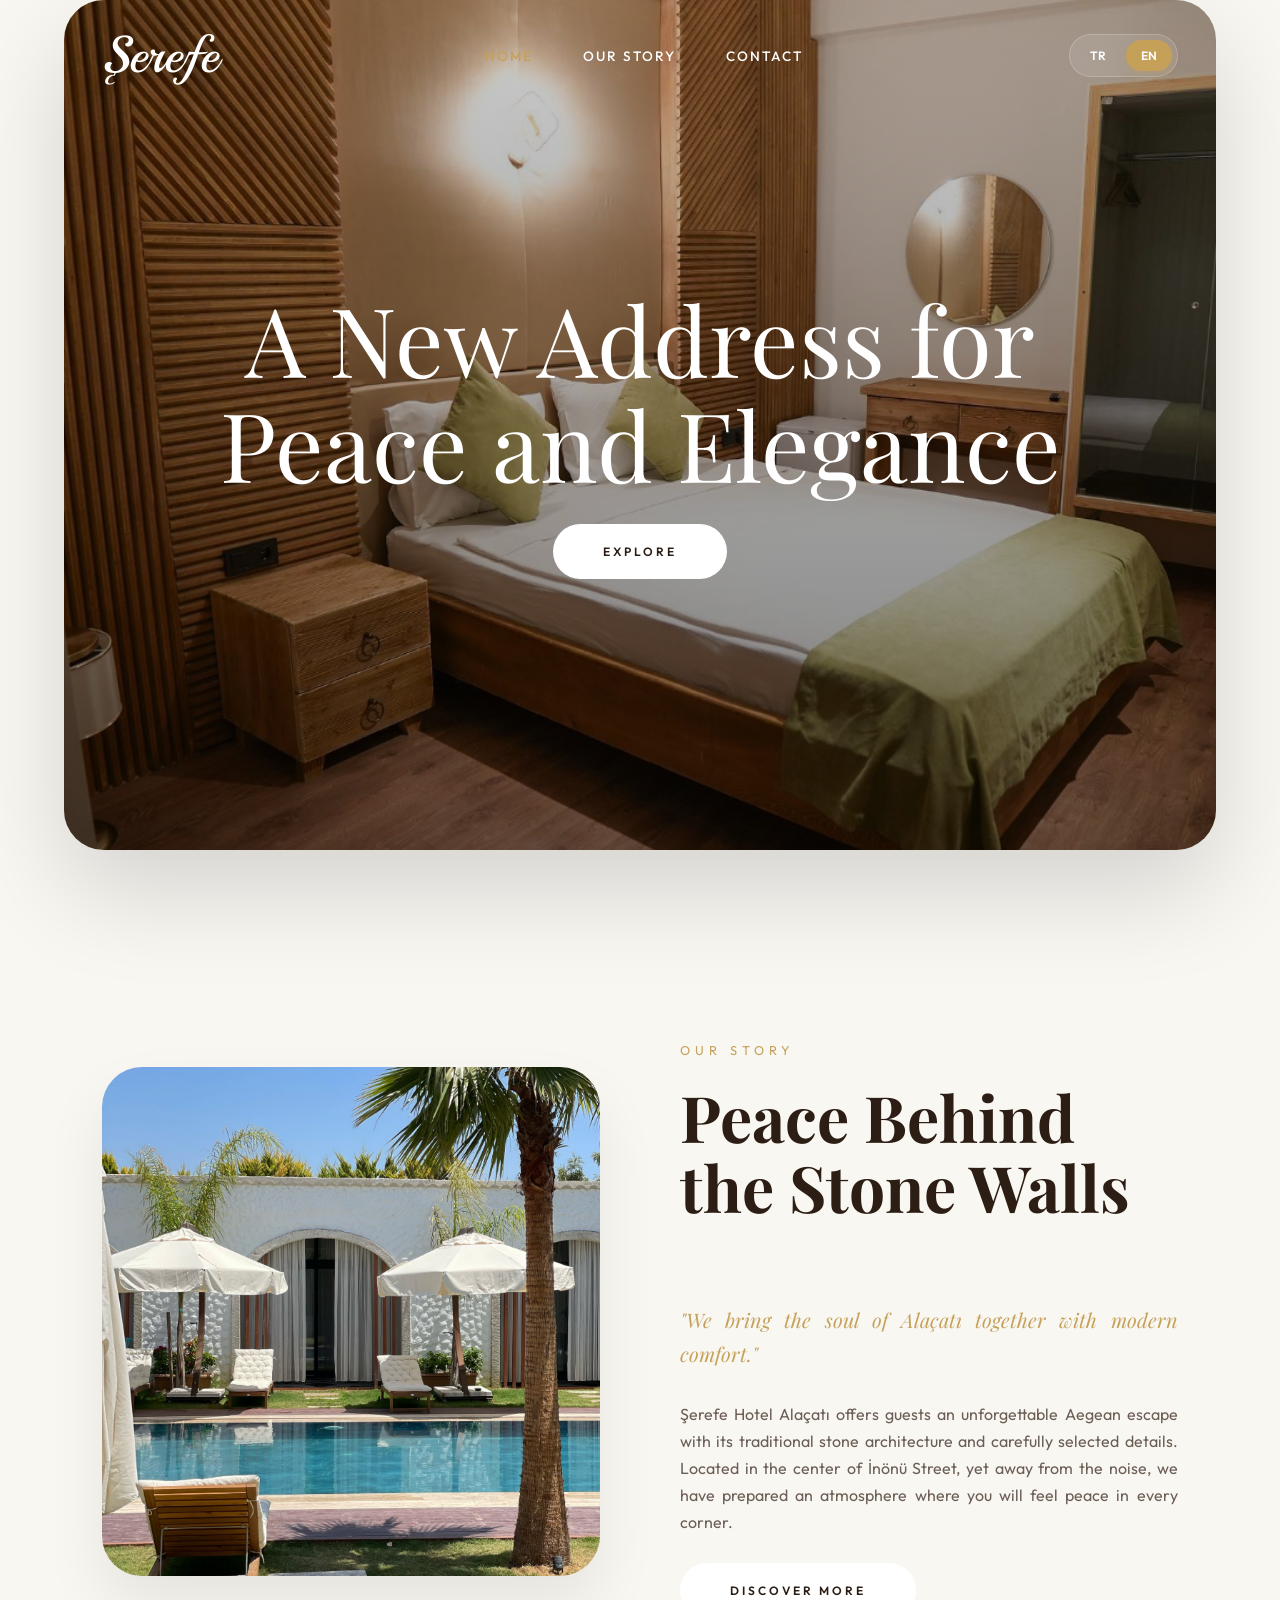
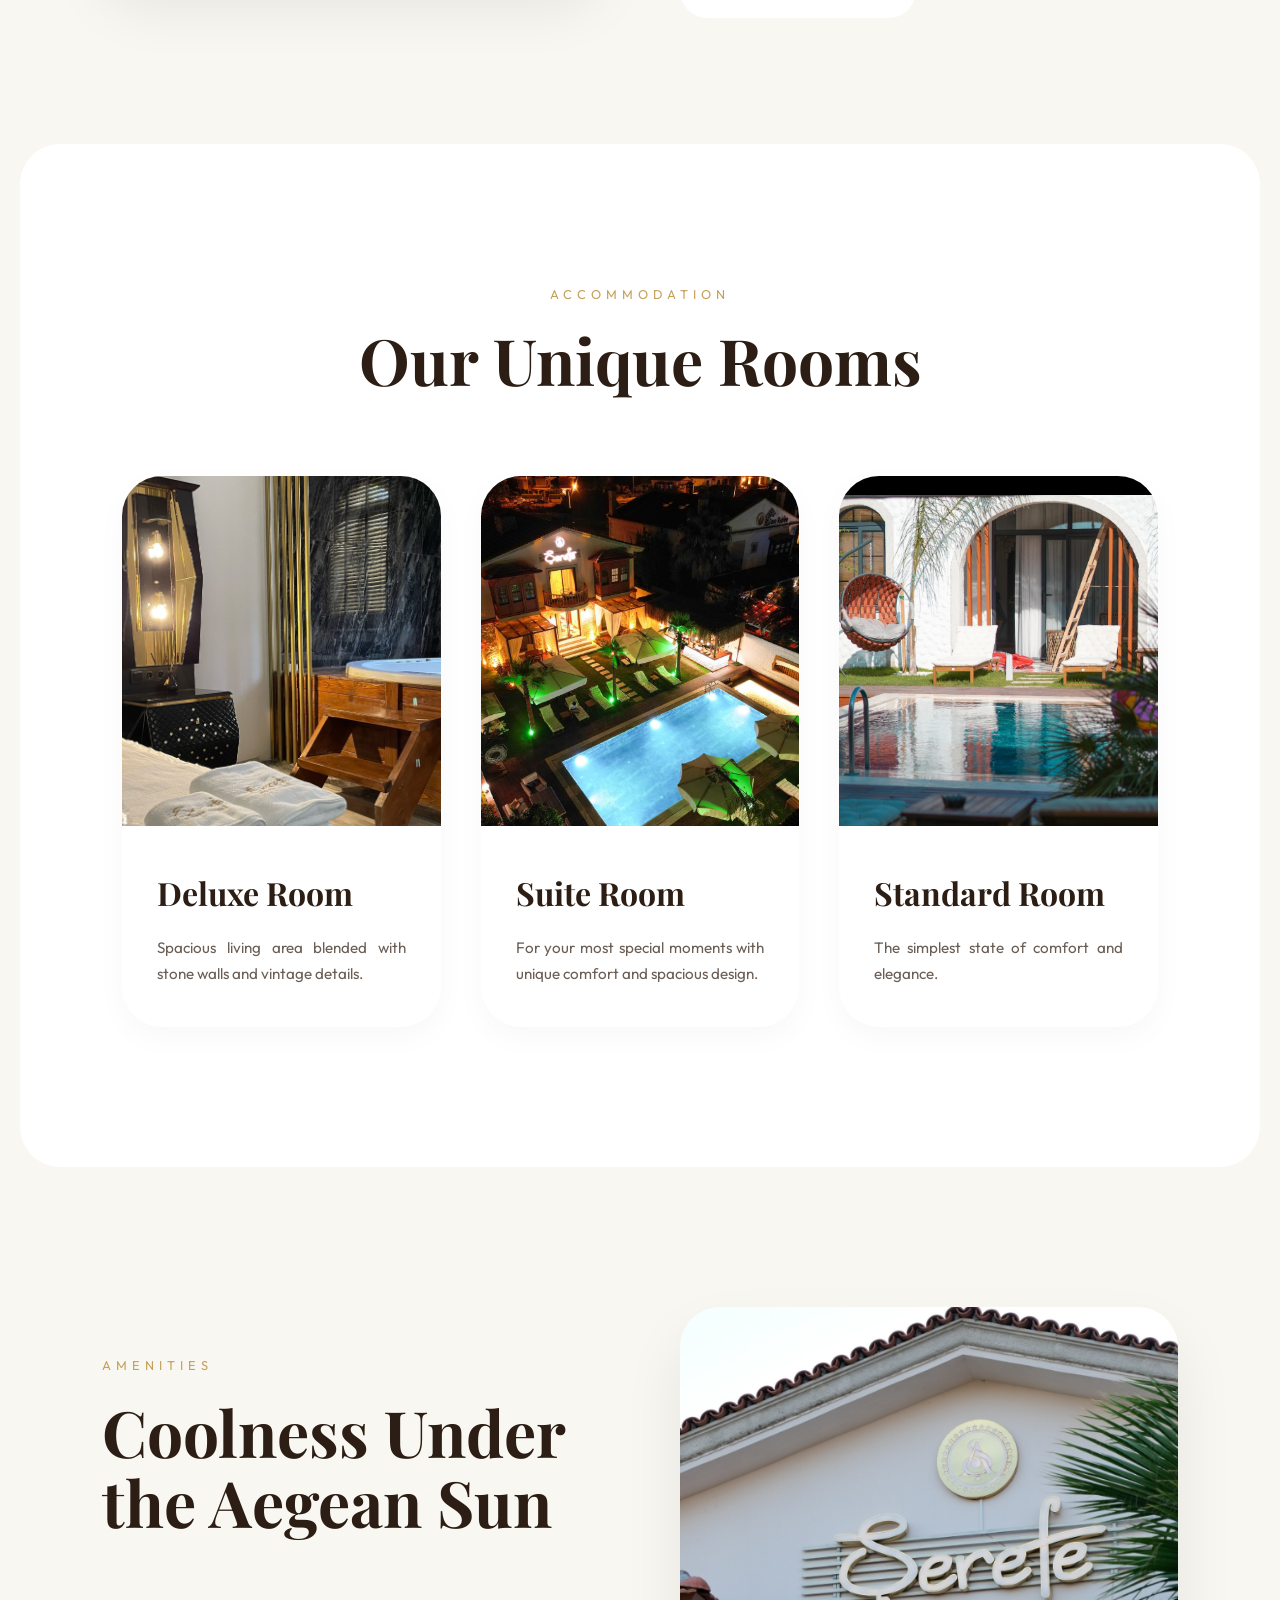
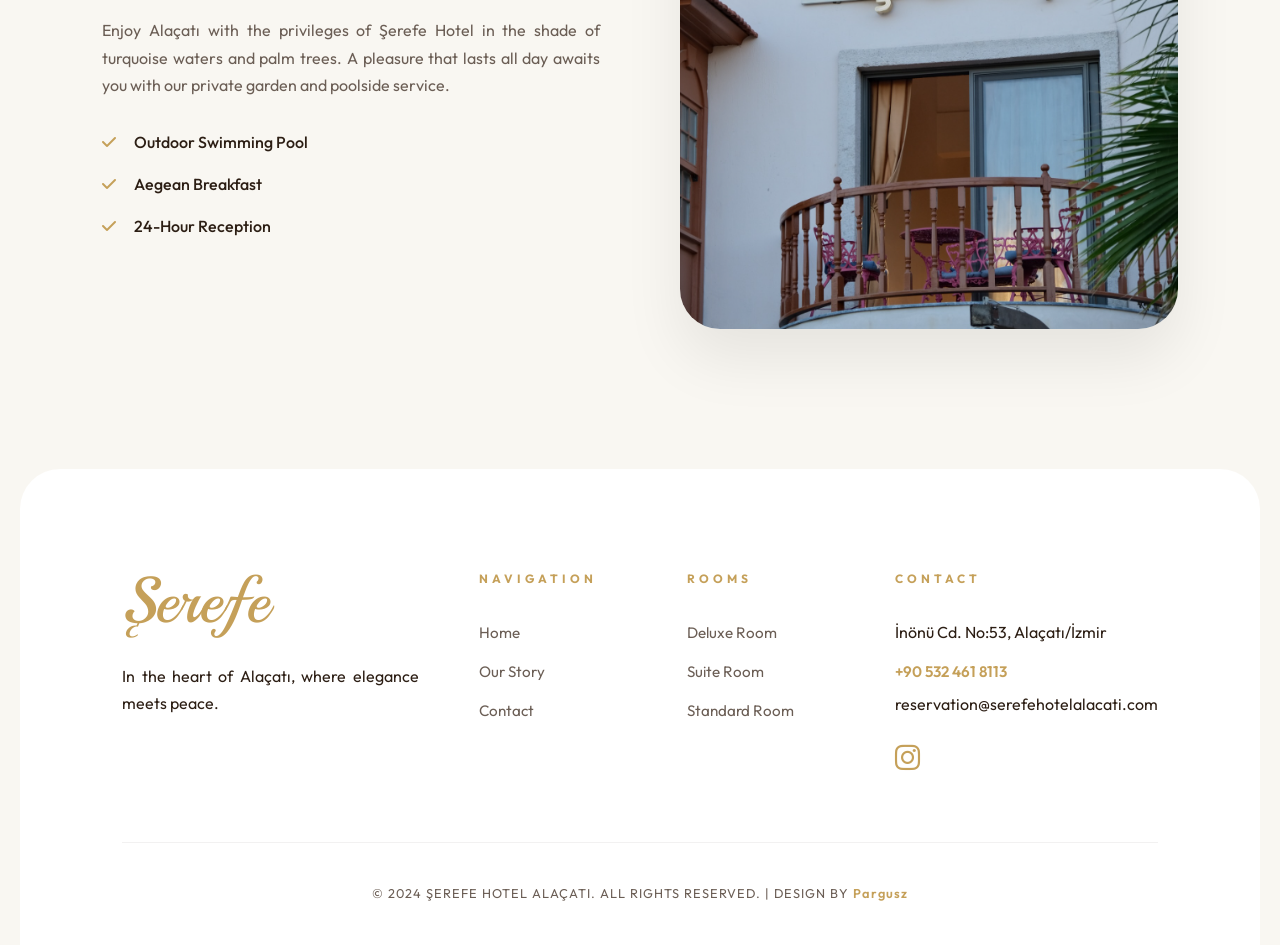
==== commit 43fb5216: "Update SEO tags, add Instagram logos, update mobile phone formats, and add Pargusz link" ====
--- a/en/index.html
+++ b/en/index.html
@@ -4,6 +4,10 @@
 <head>
     <meta charset="UTF-8">
     <meta name="viewport" content="width=device-width, initial-scale=1.0">
+    <meta name="format-detection" content="telephone=no">
+    <meta name="keywords" content="Şerefe Hotel, Alacati, boutique hotel, accommodation, vacation, luxury hotel, Cesme">
+    <meta name="author" content="Şerefe Hotel Alaçatı">
+    <link rel="icon" href="../favicon.ico" type="image/x-icon">
     <meta name="description" content="Şerefe Hotel Alaçatı - A peaceful and luxurious stay in the heart of Alaçatı.">
     <title>Şerefe Hotel Alaçatı | Boutique Luxury</title>
     <!-- Fonts -->
@@ -151,12 +155,17 @@
             <div class="footer-col">
                 <h5>Contact</h5>
                 <p style="margin-bottom: 10px; color: var(--text-main);">İnönü Cd. No:53, Alaçatı/İzmir</p>
-                <p style="color: var(--gold); font-weight: 600; font-size: 1.1rem; margin-bottom: 5px;">+90 532 461 8113</p>
+                <p style="font-weight: 600; font-size: 1.1rem; margin-bottom: 5px;"><a href="tel:+905324618113" style="color: var(--gold); text-decoration: none;">+90 532 461 8113</a></p>
                 <p>reservation@serefehotelalacati.com</p>
+                <div style="margin-top: 15px;">
+                    <a href="https://www.instagram.com/serefehotelalacati/" target="_blank" style="color: var(--gold); font-size: 1.8rem; text-decoration: none;">
+                        <i class="fab fa-instagram"></i>
+                    </a>
+                </div>
             </div>
         </div>
         <div class="copyright">
-            &copy; 2024 ŞEREFE HOTEL ALAÇATI. ALL RIGHTS RESERVED. | DESIGN BY Pargusz
+            &copy; 2024 ŞEREFE HOTEL ALAÇATI. ALL RIGHTS RESERVED. | DESIGN BY <a href="https://www.instagram.com/polat_gndz/" target="_blank" style="color: var(--gold); text-decoration: none; font-weight: 600;">Pargusz</a>
         </div>
     </footer>
 
--- a/style.css
+++ b/style.css
@@ -199,8 +199,9 @@
 .hero-bg {
     position: absolute;
     inset: 0;
-    background-size: cover;
-    background-position: center;
+    background-size: cover !important;
+    background-position: center center !important;
+    background-repeat: no-repeat !important;
     animation: slowZoom 30s linear infinite alternate;
 }
 
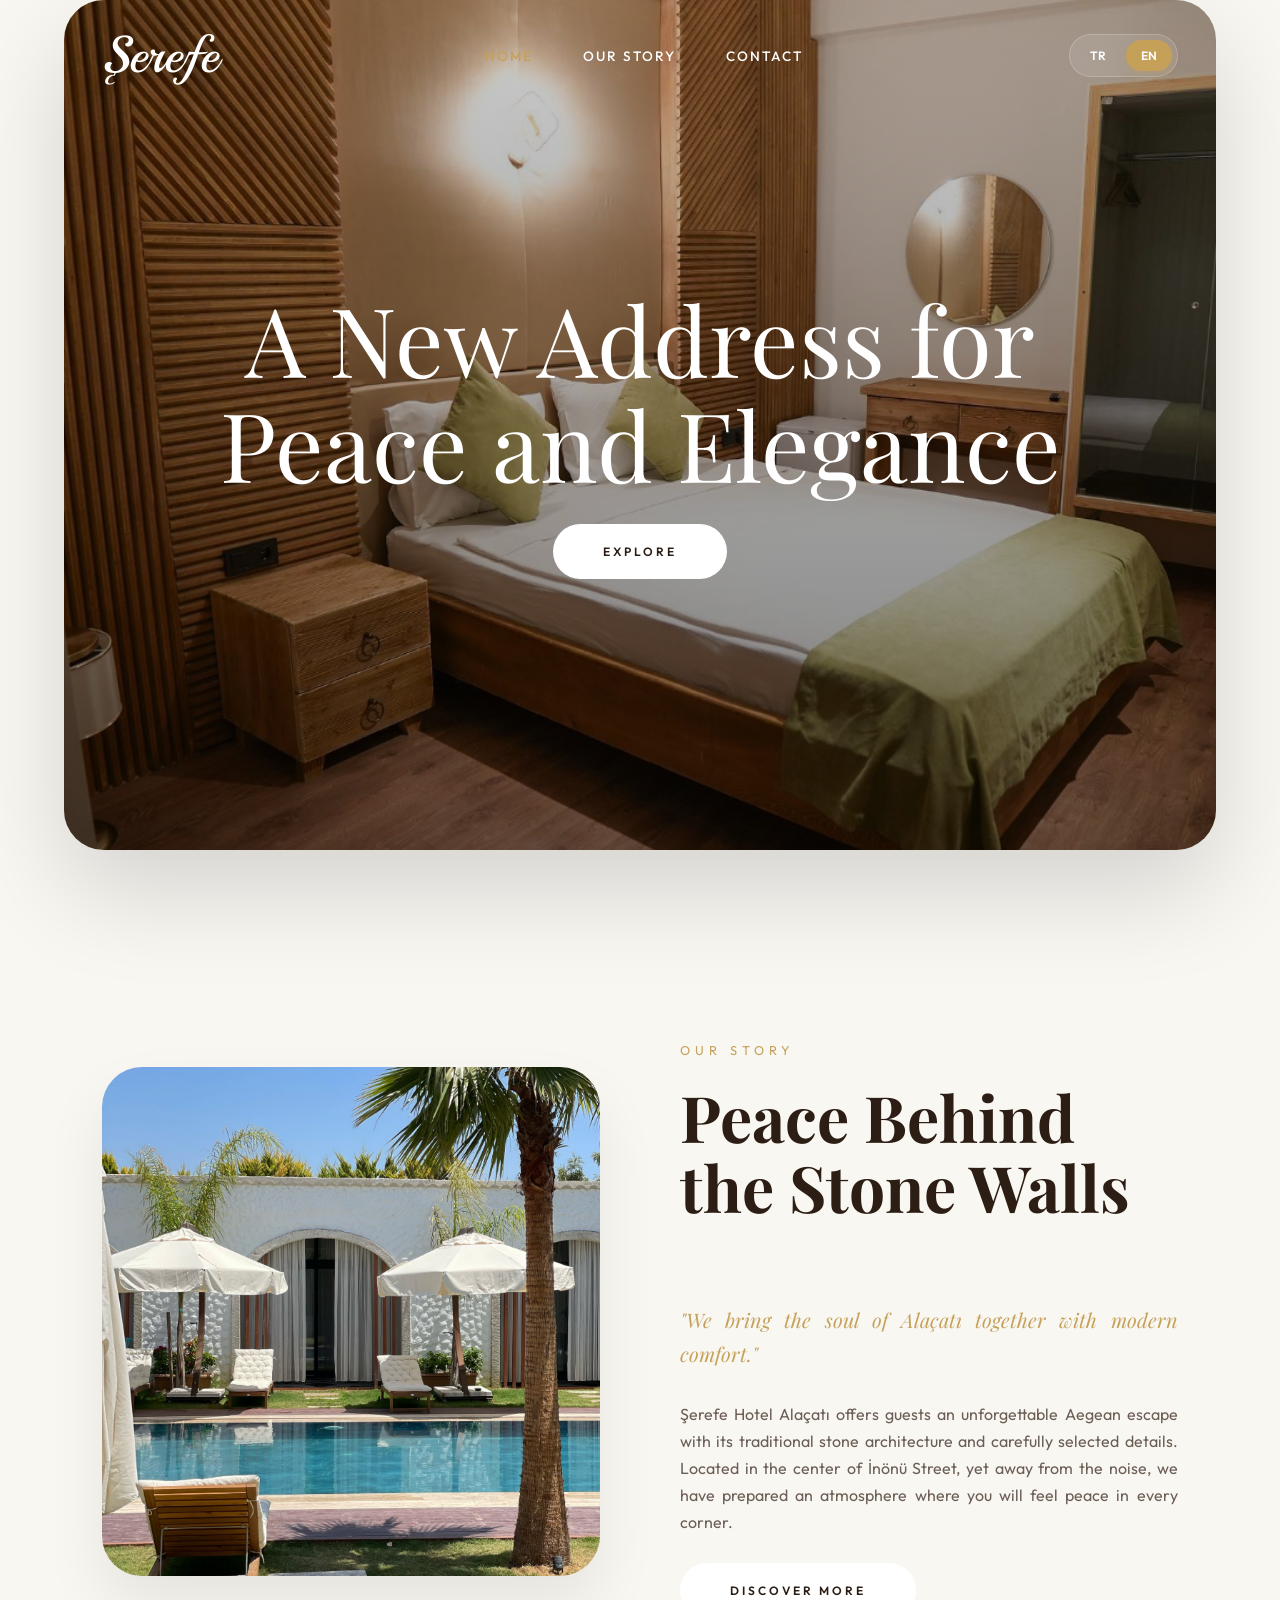
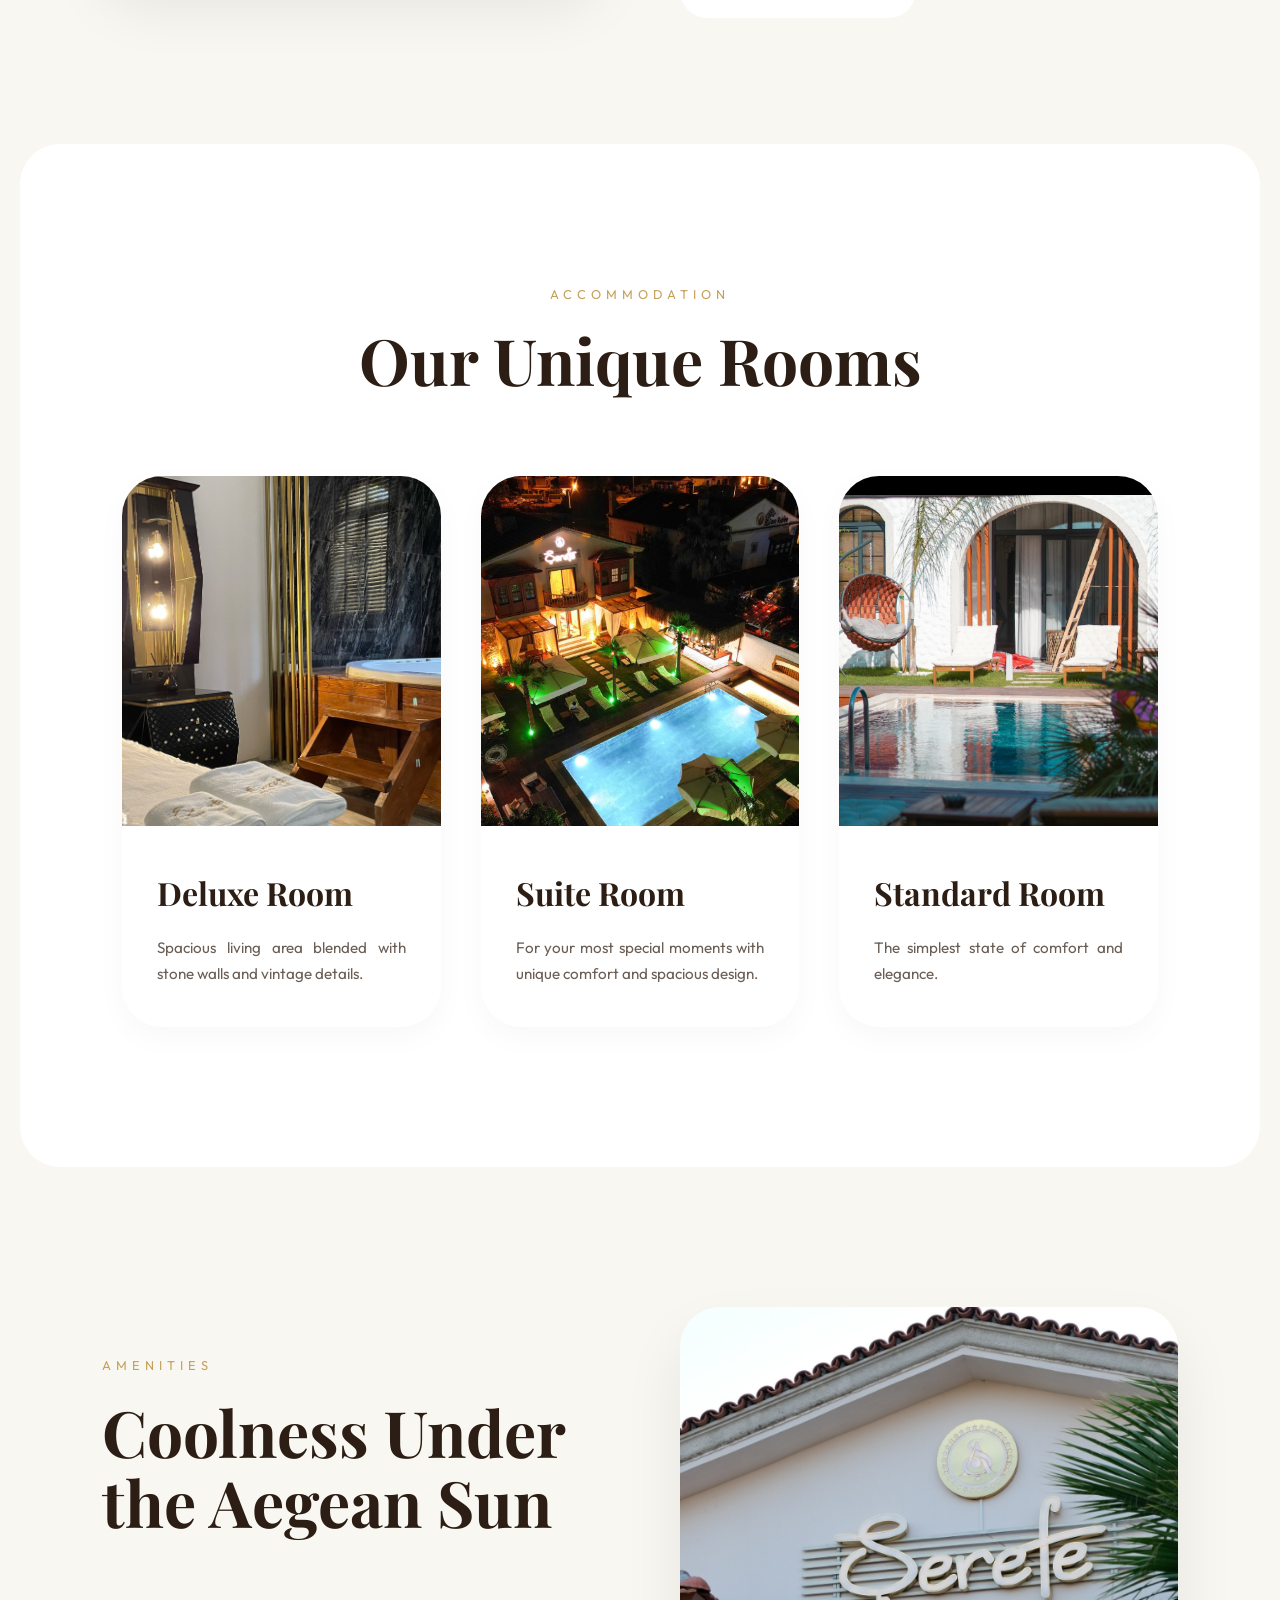
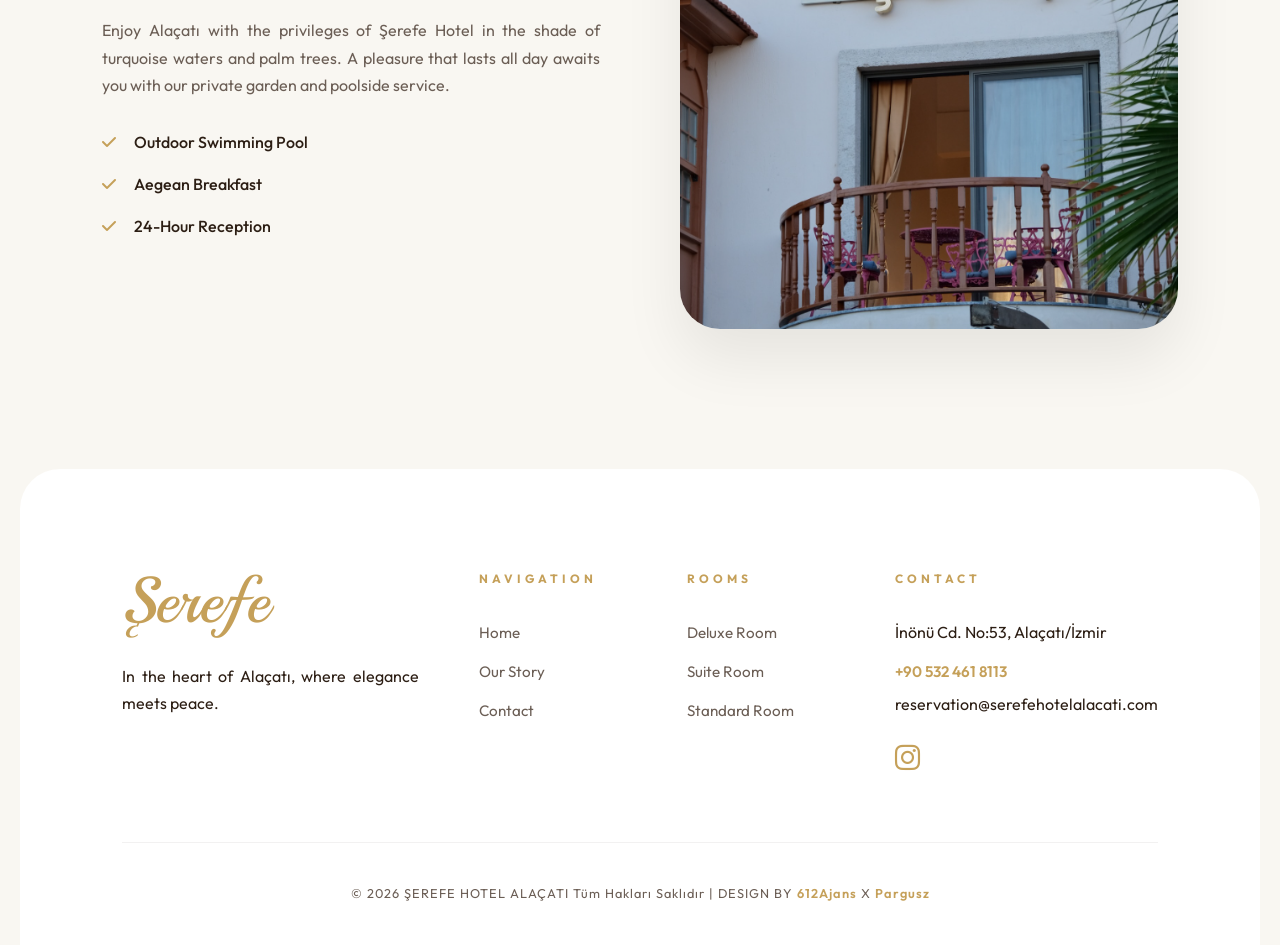
==== commit 9d4ed8a0: "Update footer copyright year to 2026 and add 612Ajans X Pargusz" ====
--- a/en/index.html
+++ b/en/index.html
@@ -165,7 +165,7 @@
             </div>
         </div>
         <div class="copyright">
-            &copy; 2024 ŞEREFE HOTEL ALAÇATI. ALL RIGHTS RESERVED. | DESIGN BY <a href="https://www.instagram.com/polat_gndz/" target="_blank" style="color: var(--gold); text-decoration: none; font-weight: 600;">Pargusz</a>
+            &copy; 2026 ŞEREFE HOTEL ALAÇATI Tüm Hakları Saklıdır | DESIGN BY <a href="https://www.instagram.com/612ajans/" target="_blank" style="color: var(--gold); text-decoration: none; font-weight: 600;">612Ajans</a> X <a href="https://www.instagram.com/polat_gndz/" target="_blank" style="color: var(--gold); text-decoration: none; font-weight: 600;">Pargusz</a>
         </div>
     </footer>
 
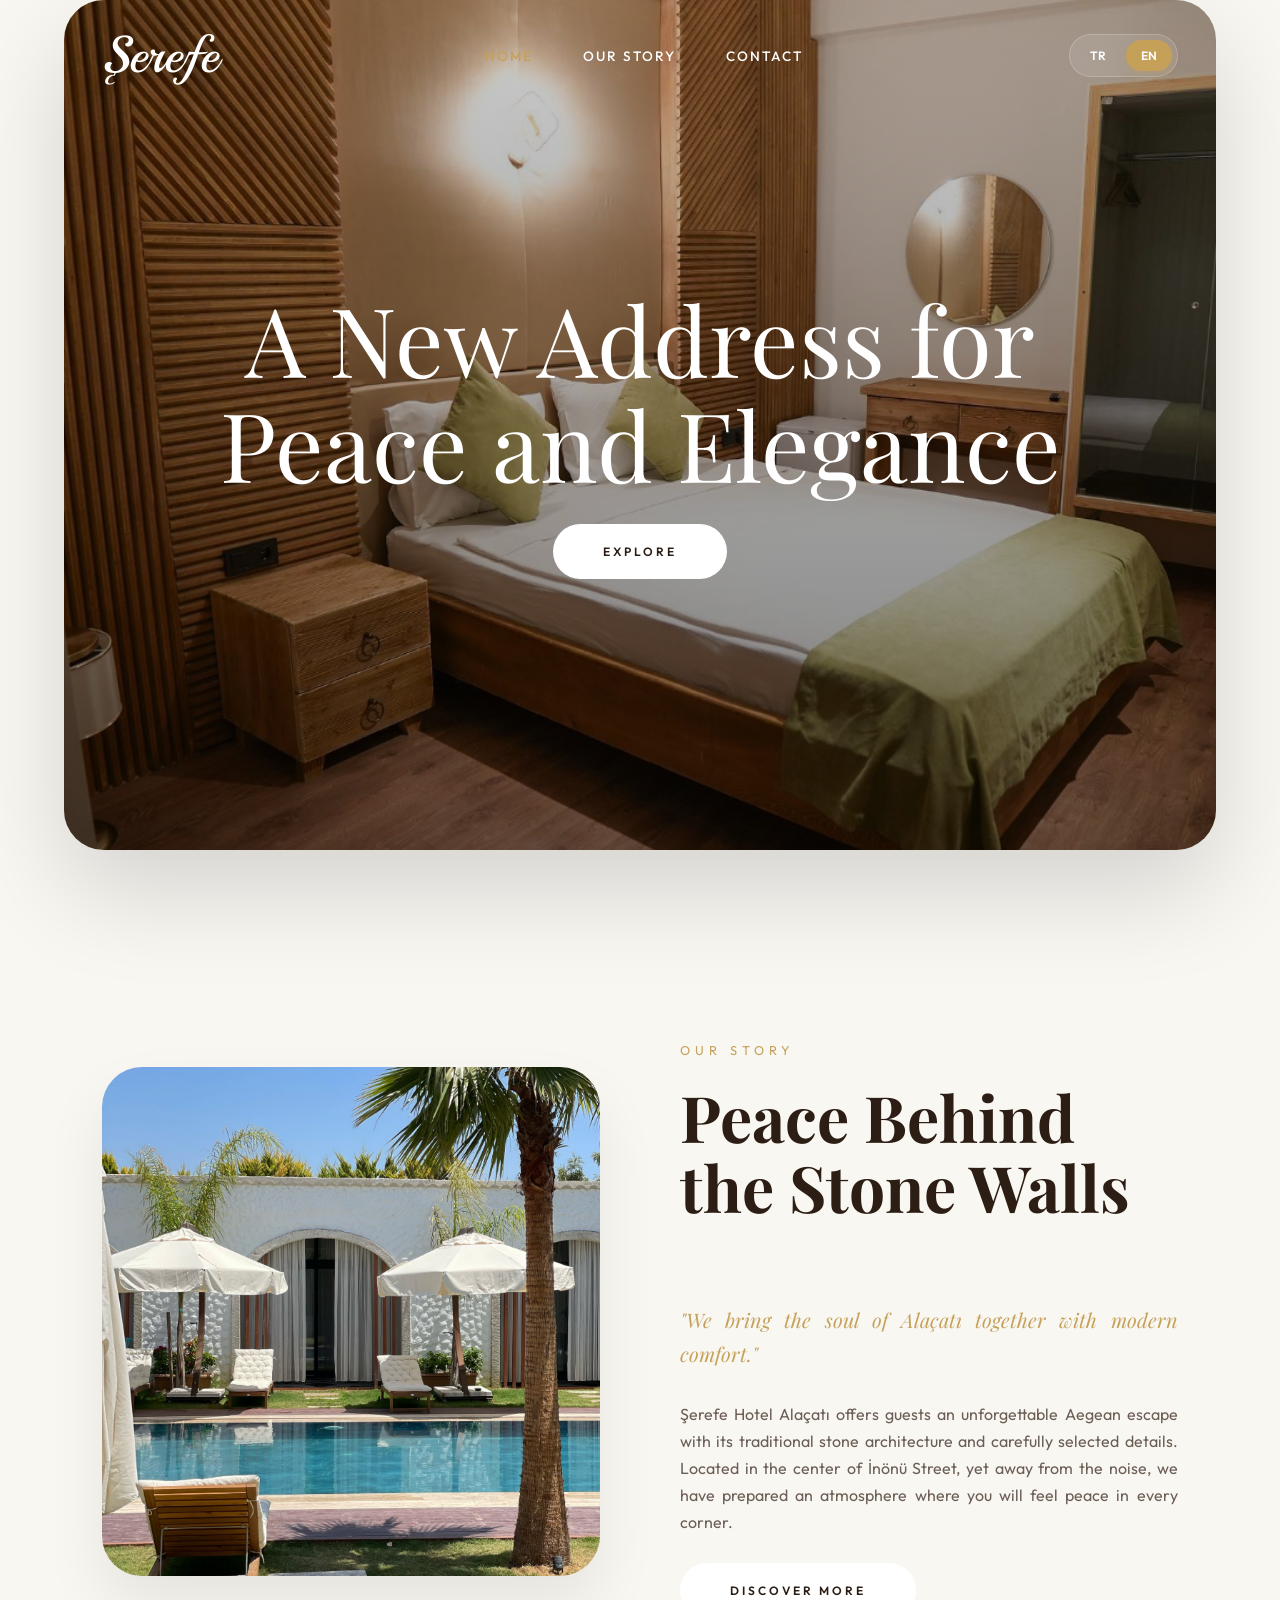
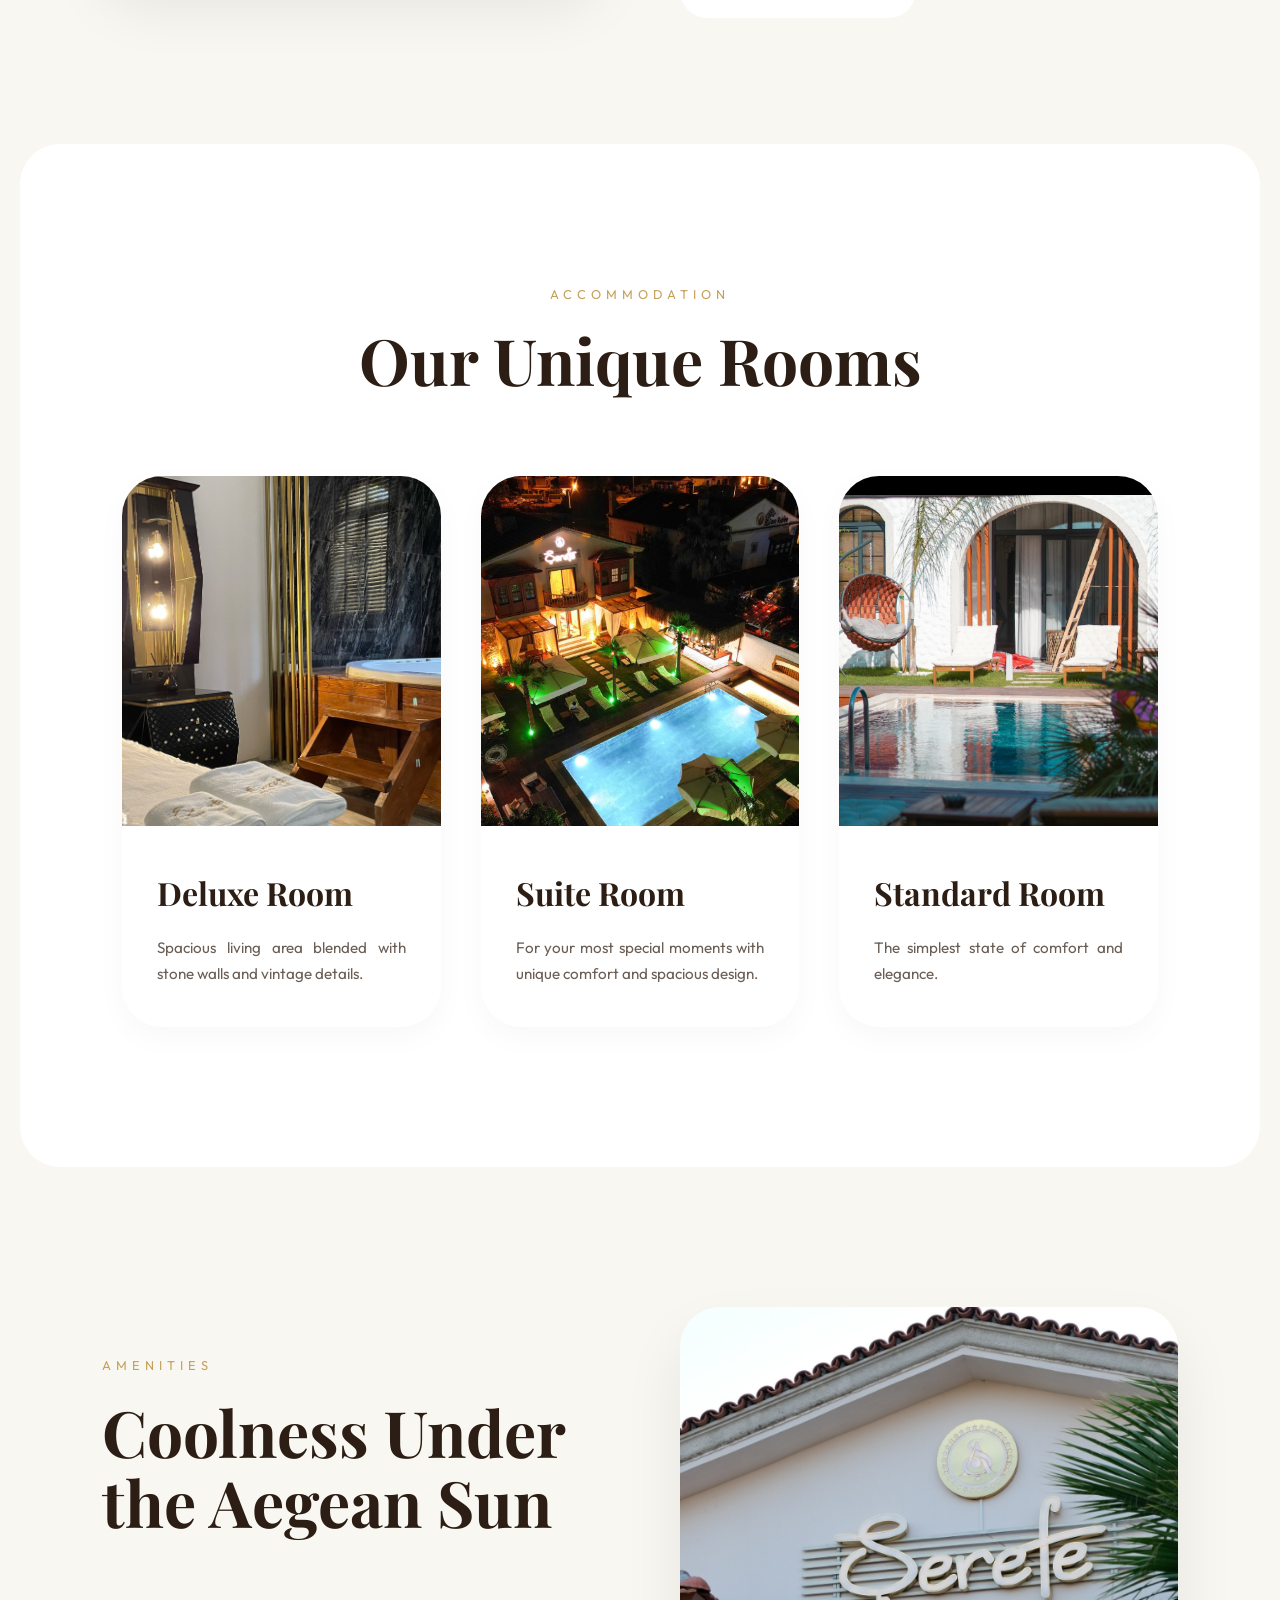
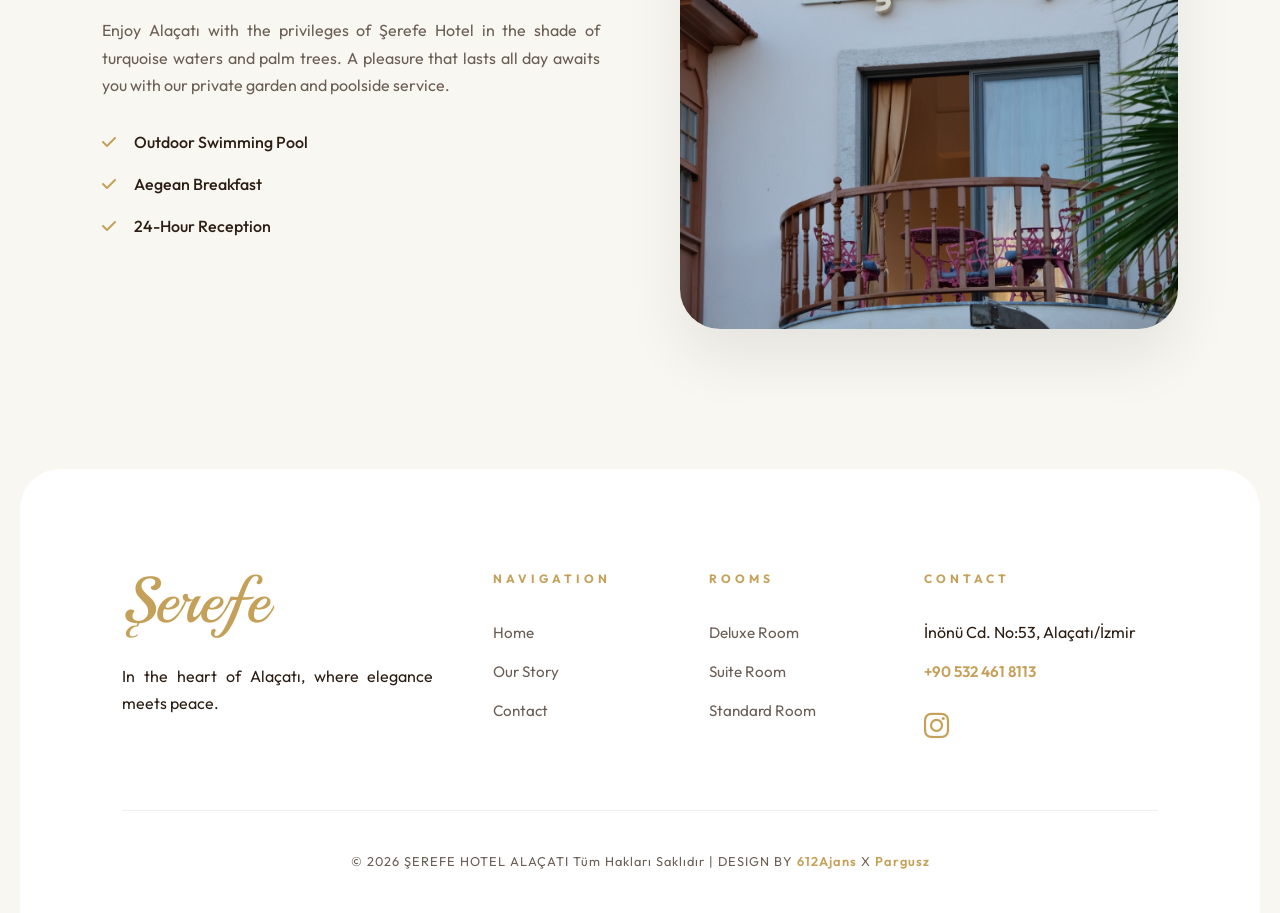
==== commit 0d6eb8f2: "Remove email from footer and contact pages" ====
--- a/en/index.html
+++ b/en/index.html
@@ -156,7 +156,6 @@
                 <h5>Contact</h5>
                 <p style="margin-bottom: 10px; color: var(--text-main);">İnönü Cd. No:53, Alaçatı/İzmir</p>
                 <p style="font-weight: 600; font-size: 1.1rem; margin-bottom: 5px;"><a href="tel:+905324618113" style="color: var(--gold); text-decoration: none;">+90 532 461 8113</a></p>
-                <p>reservation@serefehotelalacati.com</p>
                 <div style="margin-top: 15px;">
                     <a href="https://www.instagram.com/serefehotelalacati/" target="_blank" style="color: var(--gold); font-size: 1.8rem; text-decoration: none;">
                         <i class="fab fa-instagram"></i>
